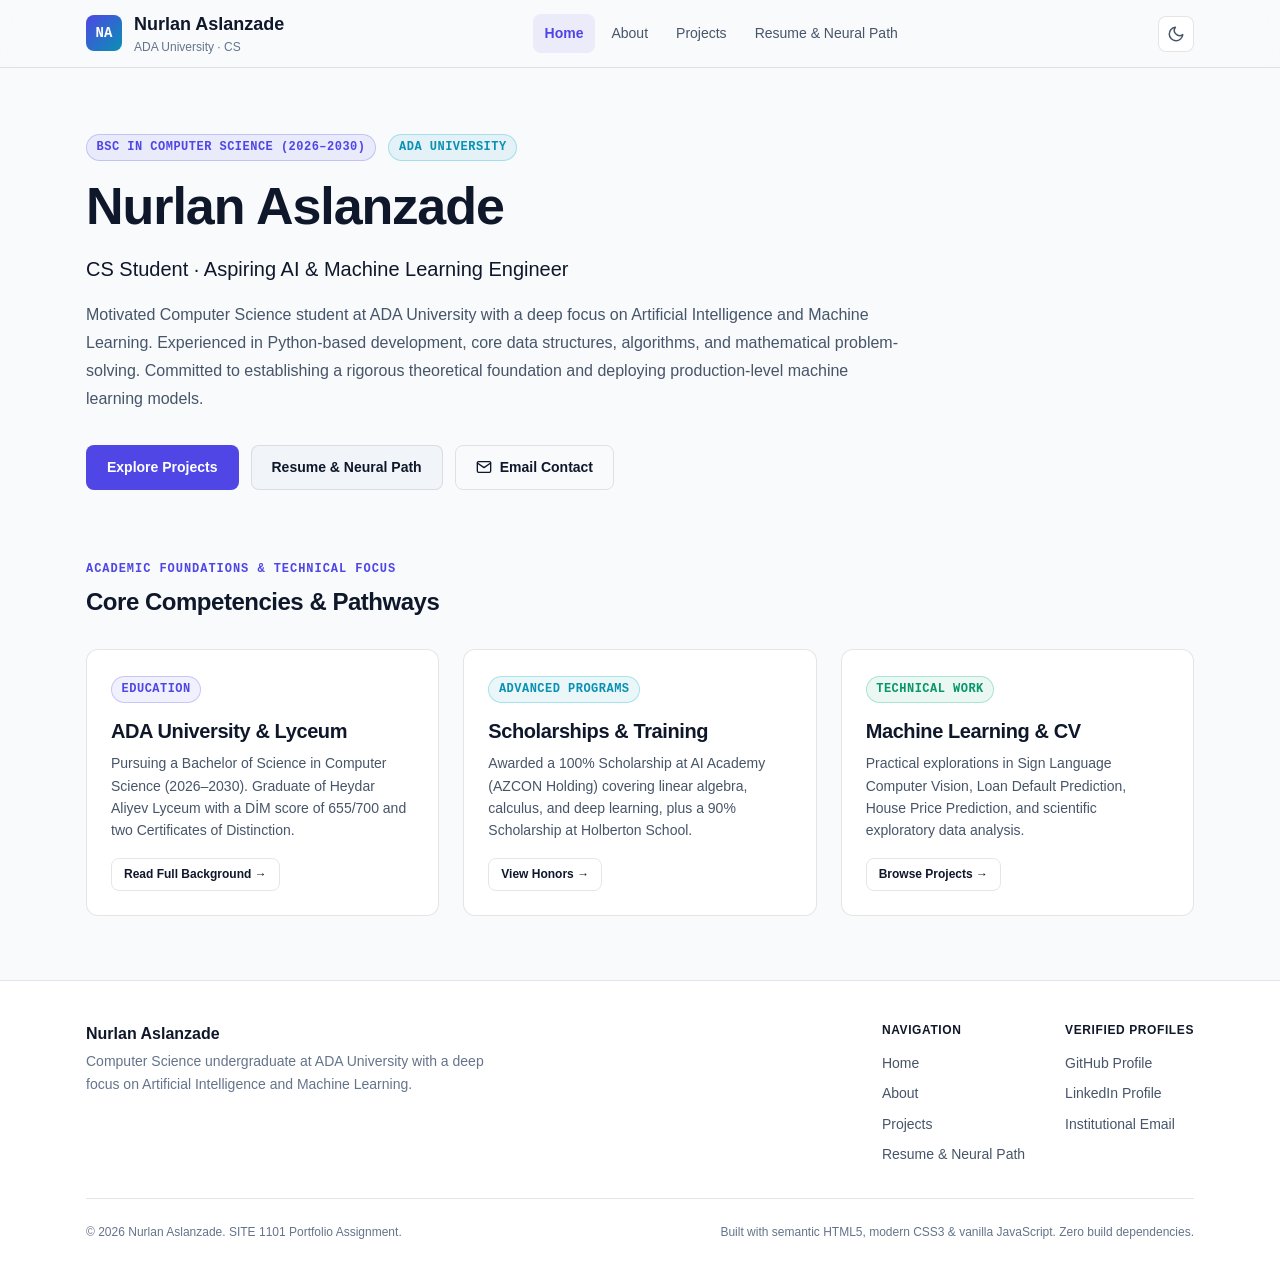
==== index.html @ 22815654 "feat(milestone-1): scaffold project architecture, design tokens, data modules, and accessible resume" ====
<!DOCTYPE html>
<html lang="en">
<head>
  <meta charset="UTF-8">
  <meta name="viewport" content="width=device-width, initial-scale=1.0">
  <meta name="description" content="Personal Portfolio of Nurlan Aslanzade - Computer Science Student at ADA University, aspiring AI & Machine Learning Engineer.">
  <title>Nurlan Aslanzade | CS & Machine Learning</title>

  <!-- Core Stylesheets -->
  <link rel="stylesheet" href="./assets/css/variables.css">
  <link rel="stylesheet" href="./assets/css/reset.css">
  <link rel="stylesheet" href="./assets/css/global.css">
  <link rel="stylesheet" href="./assets/css/components.css">
  <link rel="stylesheet" href="./assets/css/responsive.css">
</head>
<body>
  <a href="#main-content" class="skip-link">Skip to main content</a>

  <!-- Global Header -->
  <header class="site-header">
    <div class="container header-inner">
      <a href="./index.html" class="brand-link" aria-label="Nurlan Aslanzade Home">
        <span class="brand-monogram" aria-hidden="true">NA</span>
        <div class="brand-meta">
          <span>Nurlan Aslanzade</span>
          <span class="brand-title">ADA University · CS</span>
        </div>
      </a>

      <nav id="site-nav" class="site-nav" aria-label="Primary navigation">
        <ul class="nav-list">
          <li><a href="./index.html" class="nav-link">Home</a></li>
          <li><a href="./about.html" class="nav-link">About</a></li>
          <li><a href="./projects.html" class="nav-link">Projects</a></li>
          <li><a href="./resume-game.html" class="nav-link">Resume & Neural Path</a></li>
        </ul>
      </nav>

      <div class="header-actions">
        <button id="theme-toggle" class="icon-btn" aria-label="Switch to light theme" title="Switch theme">
          <svg width="18" height="18" viewBox="0 0 24 24" fill="none" stroke="currentColor" stroke-width="2" stroke-linecap="round" stroke-linejoin="round" aria-hidden="true"><circle cx="12" cy="12" r="5"></circle><line x1="12" y1="1" x2="12" y2="3"></line><line x1="12" y1="21" x2="12" y2="23"></line><line x1="4.22" y1="4.22" x2="5.64" y2="5.64"></line><line x1="18.36" y1="18.36" x2="19.78" y2="19.78"></line><line x1="1" y1="12" x2="3" y2="12"></line><line x1="21" y1="12" x2="23" y2="12"></line><line x1="4.22" y1="19.78" x2="5.64" y2="18.36"></line><line x1="18.36" y1="5.64" x2="19.78" y2="4.22"></line></svg>
        </button>
        <button id="nav-toggle" class="icon-btn nav-toggle" aria-expanded="false" aria-controls="site-nav" aria-label="Toggle navigation menu">
          <svg width="20" height="20" viewBox="0 0 24 24" fill="none" stroke="currentColor" stroke-width="2" stroke-linecap="round" stroke-linejoin="round" aria-hidden="true"><line x1="3" y1="12" x2="21" y2="12"></line><line x1="3" y1="6" x2="21" y2="6"></line><line x1="3" y1="18" x2="21" y2="18"></line></svg>
        </button>
      </div>
    </div>
  </header>

  <!-- Main Content -->
  <main id="main-content" class="page-main">
    <div class="container">
      
      <!-- Hero Section -->
      <section class="section-header" style="max-width: 820px; padding: var(--space-8) 0 var(--space-4);">
        <div style="margin-bottom: var(--space-4);">
          <span class="badge badge-accent">BSc in Computer Science (2026–2030)</span>
          <span class="badge badge-cyan" style="margin-left: var(--space-2);">ADA University</span>
        </div>
        <h1 style="font-size: var(--font-size-hero); margin-bottom: var(--space-4); line-height: 1.15;">
          Nurlan Aslanzade
        </h1>
        <p style="font-size: var(--font-size-xl); color: var(--color-text-primary); font-weight: 500; margin-bottom: var(--space-4);">
          CS Student · Aspiring AI & Machine Learning Engineer
        </p>
        <p style="font-size: var(--font-size-base); line-height: var(--line-height-relaxed); margin-bottom: var(--space-8);">
          Motivated Computer Science student at ADA University with a deep focus on Artificial Intelligence and Machine Learning. Experienced in Python-based development, core data structures, algorithms, and mathematical problem-solving. Committed to establishing a rigorous theoretical foundation and deploying production-level machine learning models.
        </p>
        <div style="display: flex; flex-wrap: wrap; gap: var(--space-3);">
          <a href="./projects.html" class="btn btn-primary">Explore Projects</a>
          <a href="./resume-game.html" class="btn btn-secondary">Resume & Neural Path</a>
          <a href="mailto:naslanzada27244@ada.edu.az" class="btn btn-outline">
            <svg width="16" height="16" viewBox="0 0 24 24" fill="none" stroke="currentColor" stroke-width="2" stroke-linecap="round" stroke-linejoin="round" aria-hidden="true"><path d="M4 4h16c1.1 0 2 .9 2 2v12c0 1.1-.9 2-2 2H4c-1.1 0-2-.9-2-2V6c0-1.1.9-2 2-2z"></path><polyline points="22,6 12,13 2,6"></polyline></svg>
            Email Contact
          </a>
        </div>
      </section>

      <!-- Key Pillars Overview -->
      <section style="margin-top: var(--space-12);">
        <div class="section-header">
          <span class="section-tag">Academic Foundations & Technical Focus</span>
          <h2 class="section-title">Core Competencies & Pathways</h2>
        </div>

        <div style="display: grid; grid-template-columns: repeat(auto-fit, minmax(300px, 1fr)); gap: var(--space-6);">
          
          <div class="card">
            <span class="badge badge-accent" style="margin-bottom: var(--space-4);">Education</span>
            <h3 style="margin-bottom: var(--space-2);">ADA University & Lyceum</h3>
            <p style="font-size: var(--font-size-sm); margin-bottom: var(--space-4);">
              Pursuing a Bachelor of Science in Computer Science (2026–2030). Graduate of Heydar Aliyev Lyceum with a DİM score of 655/700 and two Certificates of Distinction.
            </p>
            <a href="./about.html" class="btn btn-outline btn-sm">Read Full Background &rarr;</a>
          </div>

          <div class="card">
            <span class="badge badge-cyan" style="margin-bottom: var(--space-4);">Advanced Programs</span>
            <h3 style="margin-bottom: var(--space-2);">Scholarships & Training</h3>
            <p style="font-size: var(--font-size-sm); margin-bottom: var(--space-4);">
              Awarded a 100% Scholarship at AI Academy (AZCON Holding) covering linear algebra, calculus, and deep learning, plus a 90% Scholarship at Holberton School.
            </p>
            <a href="./about.html#honors" class="btn btn-outline btn-sm">View Honors &rarr;</a>
          </div>

          <div class="card">
            <span class="badge badge-success" style="margin-bottom: var(--space-4);">Technical Work</span>
            <h3 style="margin-bottom: var(--space-2);">Machine Learning & CV</h3>
            <p style="font-size: var(--font-size-sm); margin-bottom: var(--space-4);">
              Practical explorations in Sign Language Computer Vision, Loan Default Prediction, House Price Prediction, and scientific exploratory data analysis.
            </p>
            <a href="./projects.html" class="btn btn-outline btn-sm">Browse Projects &rarr;</a>
          </div>

        </div>
      </section>

    </div>
  </main>

  <!-- Global Footer -->
  <footer class="site-footer">
    <div class="container footer-inner">
      <div class="footer-top">
        <div class="footer-info">
          <div class="footer-author">Nurlan Aslanzade</div>
          <p class="footer-desc">
            Computer Science undergraduate at ADA University with a deep focus on Artificial Intelligence and Machine Learning.
          </p>
        </div>

        <div class="footer-links-group">
          <div>
            <div class="footer-heading">Navigation</div>
            <ul class="footer-links-list">
              <li><a href="./index.html" class="footer-link">Home</a></li>
              <li><a href="./about.html" class="footer-link">About</a></li>
              <li><a href="./projects.html" class="footer-link">Projects</a></li>
              <li><a href="./resume-game.html" class="footer-link">Resume & Neural Path</a></li>
            </ul>
          </div>

          <div>
            <div class="footer-heading">Verified Profiles</div>
            <ul class="footer-links-list">
              <li><a href="https://github.com/NurlanAslnzade" target="_blank" rel="noopener noreferrer" class="footer-link">GitHub Profile</a></li>
              <li><a href="https://linkedin.com/in/nurlanaslanzada/" target="_blank" rel="noopener noreferrer" class="footer-link">LinkedIn Profile</a></li>
              <li><a href="mailto:naslanzada27244@ada.edu.az" class="footer-link">Institutional Email</a></li>
            </ul>
          </div>
        </div>
      </div>

      <div class="footer-bottom">
        <div>
          &copy; <span id="current-year"></span> Nurlan Aslanzade. SITE 1101 Portfolio Assignment.
        </div>
        <div>
          Built with semantic HTML5, modern CSS3 &amp; vanilla JavaScript. Zero build dependencies.
        </div>
      </div>
    </div>
  </footer>

  <!-- Core Scripts -->
  <script type="module" src="./assets/js/main.js"></script>
</body>
</html>
---- assets/css/variables.css ----
/**
 * variables.css - Design Tokens & Theme Variables
 * Personal Portfolio - Nurlan Aslanzade (SITE 1101)
 */

:root {
  /* Color Palette - Dark Theme (Default) */
  --color-bg: #0B0F19;
  --color-surface: #111827;
  --color-surface-elevated: #1F2937;
  --color-surface-hover: #283347;
  --color-border: rgba(255, 255, 255, 0.08);
  --color-border-hover: rgba(255, 255, 255, 0.2);

  --color-text-primary: #F9FAFB;
  --color-text-secondary: #9CA3AF;
  --color-text-muted: #6B7280;

  --color-accent: #6366F1;
  --color-accent-hover: #4F46E5;
  --color-accent-subtle: rgba(99, 102, 241, 0.12);
  --color-accent-glow: rgba(99, 102, 241, 0.25);

  --color-cyan: #06B6D4;
  --color-cyan-subtle: rgba(6, 182, 212, 0.12);

  --color-success: #10B981;
  --color-success-subtle: rgba(16, 185, 129, 0.12);

  --color-warning: #F59E0B;
  --color-warning-subtle: rgba(245, 158, 11, 0.12);

  /* Typography System */
  --font-sans: -apple-system, BlinkMacSystemFont, "Segoe UI", Roboto, "Helvetica Neue", Arial, sans-serif;
  --font-mono: ui-monospace, SFMono-Regular, "SF Mono", Menlo, Consolas, "Liberation Mono", monospace;

  --font-size-xs: 0.75rem;    /* 12px */
  --font-size-sm: 0.875rem;   /* 14px */
  --font-size-base: 1rem;     /* 16px */
  --font-size-lg: 1.125rem;   /* 18px */
  --font-size-xl: 1.25rem;    /* 20px */
  --font-size-2xl: 1.5rem;    /* 24px */
  --font-size-3xl: 1.875rem;  /* 30px */
  --font-size-hero: clamp(2rem, 4vw + 1rem, 3.25rem);

  --line-height-tight: 1.25;
  --line-height-normal: 1.6;
  --line-height-relaxed: 1.75;

  /* Spacing Scale */
  --space-1: 0.25rem;
  --space-2: 0.5rem;
  --space-3: 0.75rem;
  --space-4: 1rem;
  --space-5: 1.25rem;
  --space-6: 1.5rem;
  --space-8: 2rem;
  --space-10: 2.5rem;
  --space-12: 3rem;
  --space-16: 4rem;

  /* Layout Boundaries */
  --container-max-width: 1140px;
  --container-narrow-width: 800px;
  --header-height: 4.25rem;

  /* Borders & Radius */
  --radius-sm: 4px;
  --radius-md: 8px;
  --radius-lg: 12px;
  --radius-full: 9999px;

  /* Shadows & Elevations */
  --shadow-sm: 0 1px 2px 0 rgba(0, 0, 0, 0.3);
  --shadow-md: 0 4px 6px -1px rgba(0, 0, 0, 0.4), 0 2px 4px -2px rgba(0, 0, 0, 0.3);
  --shadow-lg: 0 10px 15px -3px rgba(0, 0, 0, 0.5), 0 4px 6px -4px rgba(0, 0, 0, 0.4);

  /* Transitions */
  --transition-fast: 150ms ease;
  --transition-normal: 250ms ease;

  /* Accessibility Focus Ring */
  --focus-ring: 2px solid var(--color-accent);
  --focus-ring-offset: 2px;
}

/* Light Theme Override */
[data-theme="light"] {
  --color-bg: #F8FAFC;
  --color-surface: #FFFFFF;
  --color-surface-elevated: #F1F5F9;
  --color-surface-hover: #E2E8F0;
  --color-border: rgba(0, 0, 0, 0.1);
  --color-border-hover: rgba(0, 0, 0, 0.2);

  --color-text-primary: #0F172A;
  --color-text-secondary: #475569;
  --color-text-muted: #64748B;

  --color-accent: #4F46E5;
  --color-accent-hover: #4338CA;
  --color-accent-subtle: rgba(79, 70, 229, 0.08);
  --color-accent-glow: rgba(79, 70, 229, 0.15);

  --color-cyan: #0891B2;
  --color-cyan-subtle: rgba(8, 145, 178, 0.08);

  --color-success: #059669;
  --color-success-subtle: rgba(5, 150, 105, 0.08);

  --color-warning: #D97706;
  --color-warning-subtle: rgba(217, 119, 6, 0.08);

  --shadow-sm: 0 1px 2px 0 rgba(0, 0, 0, 0.05);
  --shadow-md: 0 4px 6px -1px rgba(0, 0, 0, 0.08), 0 2px 4px -2px rgba(0, 0, 0, 0.04);
  --shadow-lg: 0 10px 15px -3px rgba(0, 0, 0, 0.1), 0 4px 6px -4px rgba(0, 0, 0, 0.05);
}
---- assets/css/global.css ----
/**
 * global.css - Layout Shell, Typography, Header, Footer & Global Styles
 */

/* Skip Link for Accessibility */
.skip-link {
  position: absolute;
  top: -100px;
  left: var(--space-4);
  background: var(--color-accent);
  color: #FFFFFF;
  padding: var(--space-2) var(--space-4);
  border-radius: var(--radius-md);
  font-weight: 600;
  z-index: 1000;
  transition: top var(--transition-fast);
}

.skip-link:focus {
  top: var(--space-4);
}

/* Base Typography */
h1, h2, h3, h4, h5, h6 {
  color: var(--color-text-primary);
  line-height: var(--line-height-tight);
  font-weight: 700;
  letter-spacing: -0.02em;
}

h1 { font-size: var(--font-size-3xl); }
h2 { font-size: var(--font-size-2xl); }
h3 { font-size: var(--font-size-xl); }
h4 { font-size: var(--font-size-lg); }

p {
  color: var(--color-text-secondary);
  line-height: var(--line-height-normal);
}

code, pre {
  font-family: var(--font-mono);
}

/* Layout Containers */
.container {
  width: 100%;
  max-width: var(--container-max-width);
  margin-left: auto;
  margin-right: auto;
  padding-left: var(--space-4);
  padding-right: var(--space-4);
}

.container-narrow {
  max-width: var(--container-narrow-width);
}

.page-main {
  min-height: calc(100vh - var(--header-height) - 180px);
  padding-top: var(--space-8);
  padding-bottom: var(--space-16);
}

/* Global Site Header */
.site-header {
  position: sticky;
  top: 0;
  height: var(--header-height);
  background-color: rgba(11, 15, 25, 0.85);
  backdrop-filter: blur(12px);
  -webkit-backdrop-filter: blur(12px);
  border-bottom: 1px solid var(--color-border);
  z-index: 100;
  transition: background-color var(--transition-normal), border-color var(--transition-normal);
}

[data-theme="light"] .site-header {
  background-color: rgba(248, 250, 252, 0.85);
}

.header-inner {
  display: flex;
  align-items: center;
  justify-content: space-between;
  height: 100%;
}

.brand-link {
  display: flex;
  align-items: center;
  gap: var(--space-3);
  font-weight: 700;
  font-size: var(--font-size-lg);
  color: var(--color-text-primary);
}

.brand-monogram {
  display: inline-flex;
  align-items: center;
  justify-content: center;
  width: 2.25rem;
  height: 2.25rem;
  border-radius: var(--radius-md);
  background: linear-gradient(135deg, var(--color-accent), var(--color-cyan));
  color: #FFFFFF;
  font-weight: 800;
  font-size: var(--font-size-sm);
  font-family: var(--font-mono);
}

.brand-meta {
  display: flex;
  flex-direction: column;
}

.brand-title {
  font-size: var(--font-size-xs);
  color: var(--color-text-muted);
  font-weight: 500;
}

/* Navigation Links */
.site-nav {
  display: flex;
  align-items: center;
}

.nav-list {
  display: flex;
  align-items: center;
  gap: var(--space-1);
}

.nav-link {
  display: inline-flex;
  align-items: center;
  padding: var(--space-2) var(--space-3);
  border-radius: var(--radius-md);
  font-size: var(--font-size-sm);
  font-weight: 500;
  color: var(--color-text-secondary);
  transition: color var(--transition-fast), background-color var(--transition-fast);
}

.nav-link:hover {
  color: var(--color-text-primary);
  background-color: var(--color-surface-hover);
}

.nav-link[aria-current="page"] {
  color: var(--color-accent);
  background-color: var(--color-accent-subtle);
  font-weight: 600;
}

/* Header Utilities */
.header-actions {
  display: flex;
  align-items: center;
  gap: var(--space-2);
}

.icon-btn {
  display: inline-flex;
  align-items: center;
  justify-content: center;
  width: 2.25rem;
  height: 2.25rem;
  border-radius: var(--radius-md);
  border: 1px solid var(--color-border);
  color: var(--color-text-secondary);
  background-color: var(--color-surface);
  transition: background-color var(--transition-fast), border-color var(--transition-fast), color var(--transition-fast);
}

.icon-btn:hover {
  background-color: var(--color-surface-hover);
  color: var(--color-text-primary);
  border-color: var(--color-border-hover);
}

.nav-toggle {
  display: none; /* Visible only on mobile */
}

/* Global Footer */
.site-footer {
  border-top: 1px solid var(--color-border);
  background-color: var(--color-surface);
  padding: var(--space-10) 0 var(--space-6);
  font-size: var(--font-size-sm);
  color: var(--color-text-secondary);
}

.footer-inner {
  display: flex;
  flex-direction: column;
  gap: var(--space-8);
}

.footer-top {
  display: flex;
  justify-content: space-between;
  align-items: flex-start;
  flex-wrap: wrap;
  gap: var(--space-6);
}

.footer-info {
  max-width: 420px;
}

.footer-author {
  font-size: var(--font-size-base);
  font-weight: 600;
  color: var(--color-text-primary);
  margin-bottom: var(--space-1);
}

.footer-desc {
  font-size: var(--font-size-sm);
  color: var(--color-text-muted);
  line-height: var(--line-height-normal);
}

.footer-links-group {
  display: flex;
  gap: var(--space-10);
  flex-wrap: wrap;
}

.footer-heading {
  font-size: var(--font-size-xs);
  text-transform: uppercase;
  letter-spacing: 0.05em;
  color: var(--color-text-primary);
  margin-bottom: var(--space-3);
  font-weight: 600;
}

.footer-links-list {
  display: flex;
  flex-direction: column;
  gap: var(--space-2);
}

.footer-link {
  color: var(--color-text-secondary);
  transition: color var(--transition-fast);
}

.footer-link:hover {
  color: var(--color-accent);
}

.footer-bottom {
  display: flex;
  justify-content: space-between;
  align-items: center;
  flex-wrap: wrap;
  gap: var(--space-4);
  padding-top: var(--space-6);
  border-top: 1px solid var(--color-border);
  font-size: var(--font-size-xs);
  color: var(--color-text-muted);
}
---- assets/css/components.css ----
/**
 * components.css - Reusable UI Components
 */

/* Buttons */
.btn {
  display: inline-flex;
  align-items: center;
  justify-content: center;
  gap: var(--space-2);
  padding: 0.625rem 1.25rem;
  font-size: var(--font-size-sm);
  font-weight: 600;
  border-radius: var(--radius-md);
  border: 1px solid transparent;
  transition: all var(--transition-fast);
  text-decoration: none;
  cursor: pointer;
  white-space: nowrap;
}

.btn-primary {
  background-color: var(--color-accent);
  color: #FFFFFF;
}

.btn-primary:hover {
  background-color: var(--color-accent-hover);
  box-shadow: 0 0 16px var(--color-accent-glow);
}

.btn-secondary {
  background-color: var(--color-surface-elevated);
  border-color: var(--color-border);
  color: var(--color-text-primary);
}

.btn-secondary:hover {
  background-color: var(--color-surface-hover);
  border-color: var(--color-border-hover);
}

.btn-outline {
  background-color: transparent;
  border-color: var(--color-border);
  color: var(--color-text-primary);
}

.btn-outline:hover {
  border-color: var(--color-accent);
  color: var(--color-accent);
  background-color: var(--color-accent-subtle);
}

.btn-sm {
  padding: 0.375rem 0.75rem;
  font-size: var(--font-size-xs);
}

/* Badges & Pills */
.badge {
  display: inline-flex;
  align-items: center;
  gap: var(--space-1);
  padding: 0.2rem 0.6rem;
  border-radius: var(--radius-full);
  font-size: var(--font-size-xs);
  font-weight: 600;
  font-family: var(--font-mono);
  text-transform: uppercase;
  letter-spacing: 0.04em;
  background-color: var(--color-surface-elevated);
  color: var(--color-text-secondary);
  border: 1px solid var(--color-border);
}

.badge-accent {
  background-color: var(--color-accent-subtle);
  color: var(--color-accent);
  border-color: rgba(99, 102, 241, 0.3);
}

.badge-cyan {
  background-color: var(--color-cyan-subtle);
  color: var(--color-cyan);
  border-color: rgba(6, 182, 212, 0.3);
}

.badge-success {
  background-color: var(--color-success-subtle);
  color: var(--color-success);
  border-color: rgba(16, 185, 129, 0.3);
}

.badge-warning {
  background-color: var(--color-warning-subtle);
  color: var(--color-warning);
  border-color: rgba(245, 158, 11, 0.3);
}

/* Cards */
.card {
  background-color: var(--color-surface);
  border: 1px solid var(--color-border);
  border-radius: var(--radius-lg);
  padding: var(--space-6);
  transition: transform var(--transition-fast), border-color var(--transition-fast), box-shadow var(--transition-fast);
}

.card:hover {
  border-color: var(--color-border-hover);
  box-shadow: var(--shadow-md);
}

/* Section Header Structure */
.section-header {
  margin-bottom: var(--space-8);
}

.section-tag {
  display: inline-block;
  font-size: var(--font-size-xs);
  font-family: var(--font-mono);
  font-weight: 600;
  text-transform: uppercase;
  letter-spacing: 0.08em;
  color: var(--color-accent);
  margin-bottom: var(--space-2);
}

.section-title {
  font-size: var(--font-size-2xl);
  margin-bottom: var(--space-2);
}

.section-desc {
  font-size: var(--font-size-base);
  color: var(--color-text-secondary);
  max-width: 680px;
}

/* Information / Notice Box */
.notice-box {
  background-color: var(--color-surface-elevated);
  border-left: 3px solid var(--color-accent);
  padding: var(--space-4) var(--space-5);
  border-radius: 0 var(--radius-md) var(--radius-md) 0;
  margin-bottom: var(--space-6);
  font-size: var(--font-size-sm);
  color: var(--color-text-secondary);
}

.notice-box strong {
  color: var(--color-text-primary);
}

/* Tag Lists */
.tag-list {
  display: flex;
  flex-wrap: wrap;
  gap: var(--space-2);
}

.tech-tag {
  display: inline-flex;
  align-items: center;
  padding: 0.15rem 0.5rem;
  border-radius: var(--radius-sm);
  background-color: var(--color-surface-elevated);
  color: var(--color-text-muted);
  font-size: var(--font-size-xs);
  font-family: var(--font-mono);
  border: 1px solid var(--color-border);
}
---- assets/css/responsive.css ----
/**
 * responsive.css - Responsive Breakpoints & Mobile Drawer Styles
 */

/* Responsive Media Queries */

/* Tablet & Mobile (< 768px) */
@media (max-width: 768px) {
  :root {
    --header-height: 3.75rem;
  }

  .nav-toggle {
    display: inline-flex;
    align-items: center;
    justify-content: center;
  }

  /* Mobile Drawer */
  .site-nav {
    position: fixed;
    top: var(--header-height);
    left: 0;
    right: 0;
    bottom: 0;
    background-color: var(--color-bg);
    padding: var(--space-6) var(--space-4);
    display: flex;
    flex-direction: column;
    justify-content: flex-start;
    border-top: 1px solid var(--color-border);
    transform: translateY(-120%);
    opacity: 0;
    pointer-events: none;
    transition: transform var(--transition-normal), opacity var(--transition-normal);
    z-index: 99;
  }

  .site-nav.is-open {
    transform: translateY(0);
    opacity: 1;
    pointer-events: auto;
  }

  .nav-list {
    flex-direction: column;
    align-items: stretch;
    width: 100%;
    gap: var(--space-2);
  }

  .nav-link {
    padding: var(--space-3) var(--space-4);
    font-size: var(--font-size-base);
    width: 100%;
  }

  .footer-top {
    flex-direction: column;
  }

  .footer-links-group {
    width: 100%;
    justify-content: space-between;
  }

  .footer-bottom {
    flex-direction: column;
    align-items: flex-start;
  }
}

/* Reduced Motion Preference (Accessibility) */
@media (prefers-reduced-motion: reduce) {
  *,
  *::before,
  *::after {
    animation-duration: 0.01ms !important;
    animation-iteration-count: 1 !important;
    transition-duration: 0.01ms !important;
    scroll-behavior: auto !important;
  }
}
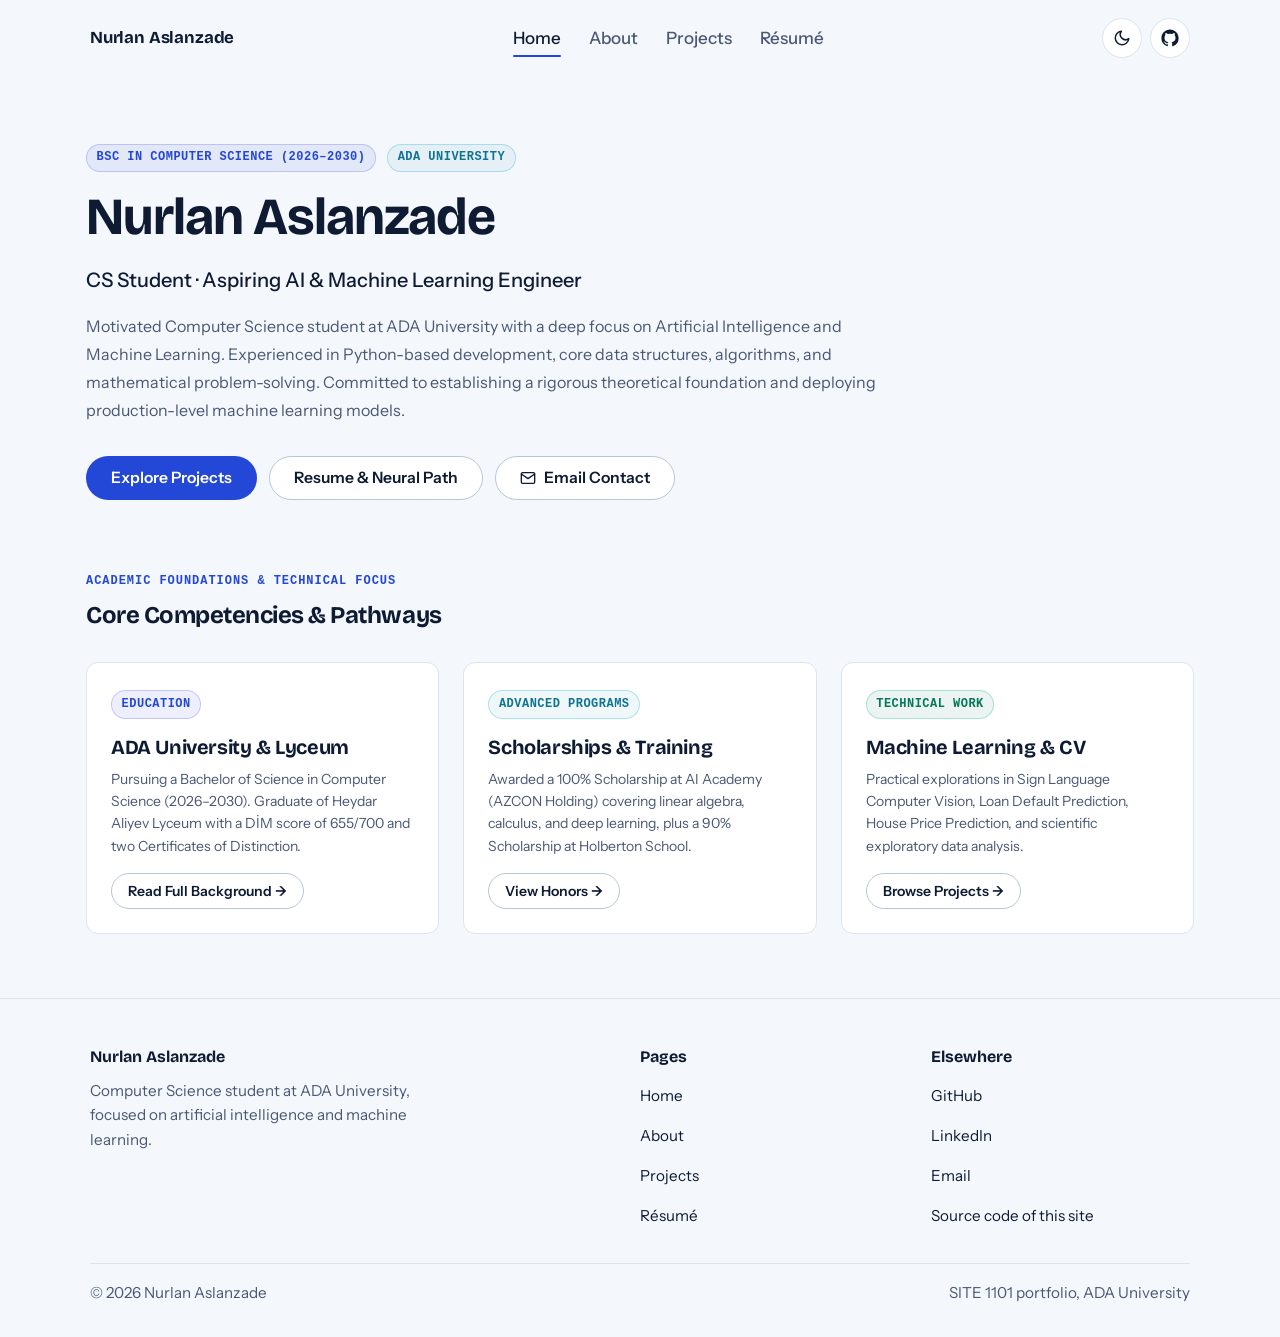
==== commit 9f7ba52f: "feat(design): Contour shared foundation — tokens, header, footer, motion system, favicon (M3) Co-Aut" ====
--- a/index.html
+++ b/index.html
@@ -6,42 +6,46 @@
   <meta name="description" content="Personal Portfolio of Nurlan Aslanzade - Computer Science Student at ADA University, aspiring AI & Machine Learning Engineer.">
   <title>Nurlan Aslanzade | CS & Machine Learning</title>
 
+  <!-- Theme before first paint (no flash), JS flag, page-transition flag -->
+  <script>(function(){var r=document.documentElement,s=null;try{s=localStorage.getItem("portfolio_theme_preference")}catch(e){}r.setAttribute("data-theme",s==="dark"?"dark":"light");r.classList.add("js");try{if(sessionStorage.getItem("contour-hero-seen"))r.classList.add("hero-seen")}catch(e){}addEventListener("pagereveal",function(e){var t=e.viewTransition;r.dataset.vt=t?"on":"off";if(t)t.ready.catch(function(){r.dataset.vt="skipped"})})})();</script>
+  <!-- Page-transition opt-in must be inline: external CSS can arrive too late on uncached loads -->
+  <style>@media (prefers-reduced-motion: no-preference) { @view-transition { navigation: auto; } }</style>
+  <link rel="icon" href="./assets/images/favicon.svg" type="image/svg+xml">
+
+  <!-- Fonts: Bricolage Grotesque (headings), Instrument Sans (body) -->
+  <link rel="preconnect" href="https://fonts.googleapis.com">
+  <link rel="preconnect" href="https://fonts.gstatic.com" crossorigin>
+  <link href="https://fonts.googleapis.com/css2?family=Bricolage+Grotesque:opsz,wght@12..96,500..800&family=Instrument+Sans:ital,wght@0,400..700;1,400&display=swap" rel="stylesheet">
+
   <!-- Core Stylesheets -->
   <link rel="stylesheet" href="./assets/css/variables.css">
   <link rel="stylesheet" href="./assets/css/reset.css">
   <link rel="stylesheet" href="./assets/css/global.css">
   <link rel="stylesheet" href="./assets/css/components.css">
   <link rel="stylesheet" href="./assets/css/responsive.css">
+  <link rel="stylesheet" href="./assets/css/motion.css">
+  <script src="./assets/js/core/contour.js" defer></script>
 </head>
 <body>
   <a href="#main-content" class="skip-link">Skip to main content</a>
 
   <!-- Global Header -->
   <header class="site-header">
-    <div class="container header-inner">
-      <a href="./index.html" class="brand-link" aria-label="Nurlan Aslanzade Home">
-        <span class="brand-monogram" aria-hidden="true">NA</span>
-        <div class="brand-meta">
-          <span>Nurlan Aslanzade</span>
-          <span class="brand-title">ADA University · CS</span>
-        </div>
-      </a>
-
-      <nav id="site-nav" class="site-nav" aria-label="Primary navigation">
+    <div class="wrap">
+      <a class="brand" href="./index.html">Nurlan Aslanzade</a>
+      <nav id="site-nav" class="site-nav" aria-label="Main">
         <ul class="nav-list">
-          <li><a href="./index.html" class="nav-link">Home</a></li>
+          <li><a href="./index.html" class="nav-link" aria-current="page">Home</a></li>
           <li><a href="./about.html" class="nav-link">About</a></li>
           <li><a href="./projects.html" class="nav-link">Projects</a></li>
-          <li><a href="./resume-game.html" class="nav-link">Resume & Neural Path</a></li>
+          <li><a href="./resume-game.html" class="nav-link">Résumé</a></li>
         </ul>
       </nav>
-
-      <div class="header-actions">
-        <button id="theme-toggle" class="icon-btn" aria-label="Switch to light theme" title="Switch theme">
-          <svg width="18" height="18" viewBox="0 0 24 24" fill="none" stroke="currentColor" stroke-width="2" stroke-linecap="round" stroke-linejoin="round" aria-hidden="true"><circle cx="12" cy="12" r="5"></circle><line x1="12" y1="1" x2="12" y2="3"></line><line x1="12" y1="21" x2="12" y2="23"></line><line x1="4.22" y1="4.22" x2="5.64" y2="5.64"></line><line x1="18.36" y1="18.36" x2="19.78" y2="19.78"></line><line x1="1" y1="12" x2="3" y2="12"></line><line x1="21" y1="12" x2="23" y2="12"></line><line x1="4.22" y1="19.78" x2="5.64" y2="18.36"></line><line x1="18.36" y1="5.64" x2="19.78" y2="4.22"></line></svg>
-        </button>
-        <button id="nav-toggle" class="icon-btn nav-toggle" aria-expanded="false" aria-controls="site-nav" aria-label="Toggle navigation menu">
-          <svg width="20" height="20" viewBox="0 0 24 24" fill="none" stroke="currentColor" stroke-width="2" stroke-linecap="round" stroke-linejoin="round" aria-hidden="true"><line x1="3" y1="12" x2="21" y2="12"></line><line x1="3" y1="6" x2="21" y2="6"></line><line x1="3" y1="18" x2="21" y2="18"></line></svg>
+      <div class="tools">
+        <button id="theme-toggle" class="icon-btn" type="button" aria-label="Switch to dark theme"><svg viewBox="0 0 24 24" fill="none" stroke="currentColor" stroke-width="2" stroke-linecap="round" stroke-linejoin="round" aria-hidden="true"><path d="M21 12.8A9 9 0 1 1 11.2 3a7 7 0 0 0 9.8 9.8z"/></svg></button>
+        <a class="icon-btn" href="https://github.com/NurlanAslnzade/personal-portfolio" target="_blank" rel="noopener noreferrer" aria-label="Source code on GitHub (opens in a new tab)"><svg viewBox="0 0 24 24" fill="currentColor" aria-hidden="true"><path d="M12 .5C5.65.5.5 5.65.5 12a11.5 11.5 0 0 0 7.86 10.92c.58.1.79-.25.79-.56v-2c-3.2.7-3.87-1.37-3.87-1.37-.52-1.33-1.28-1.68-1.28-1.68-1.04-.71.08-.7.08-.7 1.15.08 1.76 1.18 1.76 1.18 1.03 1.76 2.69 1.25 3.35.96.1-.75.4-1.25.73-1.54-2.55-.29-5.24-1.28-5.24-5.68 0-1.25.45-2.28 1.18-3.08-.12-.29-.51-1.46.11-3.04 0 0 .97-.31 3.17 1.18a11 11 0 0 1 5.77 0c2.2-1.49 3.17-1.18 3.17-1.18.63 1.58.23 2.75.11 3.04.74.8 1.18 1.83 1.18 3.08 0 4.41-2.69 5.38-5.25 5.67.41.36.78 1.06.78 2.14v3.17c0 .31.21.67.8.56A11.5 11.5 0 0 0 23.5 12C23.5 5.65 18.35.5 12 .5Z"/></svg></a>
+        <button id="nav-toggle" class="icon-btn menu-btn" type="button" aria-expanded="false" aria-controls="site-nav" aria-label="Open menu">
+          <svg viewBox="0 0 24 24" fill="none" stroke="currentColor" stroke-width="2" stroke-linecap="round" aria-hidden="true"><path class="m1" d="M4 7h16"/><path class="m2" d="M4 12h16"/><path class="m3" d="M4 17h16"/></svg>
         </button>
       </div>
     </div>
@@ -120,44 +124,34 @@
 
   <!-- Global Footer -->
   <footer class="site-footer">
-    <div class="container footer-inner">
-      <div class="footer-top">
-        <div class="footer-info">
-          <div class="footer-author">Nurlan Aslanzade</div>
-          <p class="footer-desc">
-            Computer Science undergraduate at ADA University with a deep focus on Artificial Intelligence and Machine Learning.
-          </p>
+    <div class="wrap">
+      <div class="footer-grid">
+        <div>
+          <h2>Nurlan Aslanzade</h2>
+          <p>Computer Science student at ADA University, focused on artificial intelligence and machine learning.</p>
         </div>
-
-        <div class="footer-links-group">
-          <div>
-            <div class="footer-heading">Navigation</div>
-            <ul class="footer-links-list">
-              <li><a href="./index.html" class="footer-link">Home</a></li>
-              <li><a href="./about.html" class="footer-link">About</a></li>
-              <li><a href="./projects.html" class="footer-link">Projects</a></li>
-              <li><a href="./resume-game.html" class="footer-link">Resume & Neural Path</a></li>
-            </ul>
-          </div>
-
-          <div>
-            <div class="footer-heading">Verified Profiles</div>
-            <ul class="footer-links-list">
-              <li><a href="https://github.com/NurlanAslnzade" target="_blank" rel="noopener noreferrer" class="footer-link">GitHub Profile</a></li>
-              <li><a href="https://linkedin.com/in/nurlanaslanzada/" target="_blank" rel="noopener noreferrer" class="footer-link">LinkedIn Profile</a></li>
-              <li><a href="mailto:naslanzada27244@ada.edu.az" class="footer-link">Institutional Email</a></li>
-            </ul>
-          </div>
+        <div>
+          <h2>Pages</h2>
+          <ul>
+            <li><a href="./index.html">Home</a></li>
+            <li><a href="./about.html">About</a></li>
+            <li><a href="./projects.html">Projects</a></li>
+            <li><a href="./resume-game.html">Résumé</a></li>
+          </ul>
+        </div>
+        <div>
+          <h2>Elsewhere</h2>
+          <ul>
+            <li><a href="https://github.com/NurlanAslnzade" target="_blank" rel="noopener noreferrer">GitHub<span class="visually-hidden"> (opens in a new tab)</span></a></li>
+            <li><a href="https://linkedin.com/in/nurlanaslanzada/" target="_blank" rel="noopener noreferrer">LinkedIn<span class="visually-hidden"> (opens in a new tab)</span></a></li>
+            <li><a href="mailto:naslanzada27244@ada.edu.az">Email</a></li>
+            <li><a href="https://github.com/NurlanAslnzade/personal-portfolio" target="_blank" rel="noopener noreferrer">Source code of this site<span class="visually-hidden"> (opens in a new tab)</span></a></li>
+          </ul>
         </div>
       </div>
-
-      <div class="footer-bottom">
-        <div>
-          &copy; <span id="current-year"></span> Nurlan Aslanzade. SITE 1101 Portfolio Assignment.
-        </div>
-        <div>
-          Built with semantic HTML5, modern CSS3 &amp; vanilla JavaScript. Zero build dependencies.
-        </div>
+      <div class="footer-base">
+        <span>&copy; <span id="current-year">2026</span> Nurlan Aslanzade</span>
+        <span>SITE 1101 portfolio, ADA University</span>
       </div>
     </div>
   </footer>
--- a/assets/css/variables.css
+++ b/assets/css/variables.css
@@ -1,53 +1,109 @@
 /**
- * variables.css - Design Tokens & Theme Variables
+ * variables.css - Design Tokens (Contour design system)
  * Personal Portfolio - Nurlan Aslanzade (SITE 1101)
+ *
+ * 1. Contour tokens: the source of truth for new work (M3 onward).
+ * 2. Legacy aliases: the pre-Contour token names, mapped onto Contour values so
+ *    existing page content (and the one token game.css reads, --space-8) keeps
+ *    rendering until each page migrates in M4–M7.
+ *
+ * Light is the default for new visitors (Milestone 1); [data-theme="dark"] overrides.
+ * Contrast (WCAG): ink 15.98:1, muted 6.66:1, accent 6.64:1 on --bg (light);
+ * ink 15.59:1, muted 7.73:1, accent 7.88:1 on --bg (dark).
  */
 
 :root {
-  /* Color Palette - Dark Theme (Default) */
-  --color-bg: #0B0F19;
-  --color-surface: #111827;
-  --color-surface-elevated: #1F2937;
-  --color-surface-hover: #283347;
-  --color-border: rgba(255, 255, 255, 0.08);
-  --color-border-hover: rgba(255, 255, 255, 0.2);
+  /* ---------- 1. Contour: colour (light) ---------- */
+  --bg: #F4F7FB;
+  --surface: #FFFFFF;
+  --ink: #0E1B33;
+  --muted: #4A5873;
+  --rule: #DCE4EF;
+  --rule-strong: #B9C6D8;
+  --contour: #B7C6DD;
+  --accent: #2347D6;
+  --accent-ink: #FFFFFF;
+  --marker: #B8700E;            /* 3.64:1 on --bg; graphics only, never text */
+  --marker-tint: rgba(184, 112, 14, 0.14);
+  --band-bg: #0E1B33;
+  --band-ink: #E6EDF8;
+  --band-muted: #AEBBD1;
+  --band-accent: #8CA6FF;
+  --band-accent-ink: #0A1428;
+  --band-contour: #24395E;
 
-  --color-text-primary: #F9FAFB;
-  --color-text-secondary: #9CA3AF;
-  --color-text-muted: #6B7280;
+  /* ---------- Contour: type ---------- */
+  --display: "Bricolage Grotesque", system-ui, sans-serif;
+  --body: "Instrument Sans", system-ui, sans-serif;
+  --t-small: 0.875rem;
+  --t-body: 1.0625rem;
+  --t-lead: 1.25rem;
+  --t-h2: clamp(1.9rem, 3.2vw, 2.6rem);
+  --t-h1: clamp(2.6rem, 6vw, 4.4rem);
+  --t-hero: clamp(3rem, 8vw, 6rem);
+  --measure: 68ch;
 
-  --color-accent: #6366F1;
-  --color-accent-hover: #4F46E5;
-  --color-accent-subtle: rgba(99, 102, 241, 0.12);
-  --color-accent-glow: rgba(99, 102, 241, 0.25);
+  /* ---------- Contour: spacing (4px base) ---------- */
+  --s-1: 4px; --s-2: 8px; --s-3: 12px; --s-4: 16px; --s-5: 24px;
+  --s-6: 32px; --s-7: 48px; --s-8: 64px; --s-9: 96px; --s-10: 128px;
+  --section: clamp(var(--s-8), 9vw, var(--s-9));
 
-  --color-cyan: #06B6D4;
-  --color-cyan-subtle: rgba(6, 182, 212, 0.12);
+  /* ---------- Contour: layout ---------- */
+  --wrap: 1180px;
+  --gutter: clamp(16px, 4vw, 40px);
+  --radius: 14px;
+  --radius-sm: 8px;
 
-  --color-success: #10B981;
-  --color-success-subtle: rgba(16, 185, 129, 0.12);
+  /* ---------- Contour: motion (one system for every animation) ---------- */
+  --ease-out: cubic-bezier(0.23, 1, 0.32, 1);      /* entering, feedback */
+  --ease-in-out: cubic-bezier(0.77, 0, 0.175, 1);  /* on-screen movement */
+  --press: 140ms;        /* button press */
+  --hover: 180ms;        /* hover, underline in */
+  --exit: 140ms;         /* anything leaving: faster than it arrived */
+  --ui: 220ms;           /* menus, icon swaps */
+  --color: 240ms;        /* theme colour change */
+  --page-out: 160ms;     /* view transition, old page */
+  --page-in: 260ms;      /* view transition, new page */
+  --reveal: 520ms;       /* scroll reveal */
+  --reveal-shift: 12px;
+  --hero: 1500ms;        /* the one long, first-view moment (Home, M4) */
 
-  --color-warning: #F59E0B;
-  --color-warning-subtle: rgba(245, 158, 11, 0.12);
+  /* ---------- 2. Legacy aliases (pre-Contour names) ---------- */
+  --color-bg: var(--bg);
+  --color-surface: var(--surface);
+  --color-surface-elevated: #EEF3F9;
+  --color-surface-hover: #E3EAF3;
+  --color-border: var(--rule);
+  --color-border-hover: var(--rule-strong);
+  --color-text-primary: var(--ink);
+  --color-text-secondary: var(--muted);
+  --color-text-muted: var(--muted);
+  --color-accent: var(--accent);
+  --color-accent-hover: #1C3AB8;
+  --color-accent-subtle: rgba(35, 71, 214, 0.08);
+  --color-accent-glow: rgba(35, 71, 214, 0.15);
+  /* Milestone 1 AA-calibrated values, unchanged */
+  --color-cyan: #0E7490;
+  --color-cyan-subtle: rgba(14, 116, 144, 0.06);  /* 0.08 → 0.06 keeps #0E7490 text ≥4.5:1 on the Contour --bg */
+  --color-success: #047857;
+  --color-success-subtle: rgba(4, 120, 87, 0.08);
+  --color-warning: #B45309;
+  --color-warning-subtle: rgba(180, 83, 9, 0.08);
 
-  /* Typography System */
-  --font-sans: -apple-system, BlinkMacSystemFont, "Segoe UI", Roboto, "Helvetica Neue", Arial, sans-serif;
+  --font-sans: var(--body);
   --font-mono: ui-monospace, SFMono-Regular, "SF Mono", Menlo, Consolas, "Liberation Mono", monospace;
-
-  --font-size-xs: 0.75rem;    /* 12px */
-  --font-size-sm: 0.875rem;   /* 14px */
-  --font-size-base: 1rem;     /* 16px */
-  --font-size-lg: 1.125rem;   /* 18px */
-  --font-size-xl: 1.25rem;    /* 20px */
-  --font-size-2xl: 1.5rem;    /* 24px */
-  --font-size-3xl: 1.875rem;  /* 30px */
+  --font-size-xs: 0.75rem;
+  --font-size-sm: 0.875rem;
+  --font-size-base: 1rem;
+  --font-size-lg: 1.125rem;
+  --font-size-xl: 1.25rem;
+  --font-size-2xl: 1.5rem;
+  --font-size-3xl: 1.875rem;
   --font-size-hero: clamp(2rem, 4vw + 1rem, 3.25rem);
-
   --line-height-tight: 1.25;
   --line-height-normal: 1.6;
   --line-height-relaxed: 1.75;
 
-  /* Spacing Scale */
   --space-1: 0.25rem;
   --space-2: 0.5rem;
   --space-3: 0.75rem;
@@ -59,59 +115,64 @@
   --space-12: 3rem;
   --space-16: 4rem;
 
-  /* Layout Boundaries */
   --container-max-width: 1140px;
   --container-narrow-width: 800px;
-  --header-height: 4.25rem;
+  --header-height: 4.5rem;
 
-  /* Borders & Radius */
-  --radius-sm: 4px;
   --radius-md: 8px;
   --radius-lg: 12px;
   --radius-full: 9999px;
 
-  /* Shadows & Elevations */
+  --shadow-sm: 0 1px 2px 0 rgba(14, 27, 51, 0.05);
+  --shadow-md: 0 4px 6px -1px rgba(14, 27, 51, 0.08), 0 2px 4px -2px rgba(14, 27, 51, 0.04);
+  --shadow-lg: 0 10px 15px -3px rgba(14, 27, 51, 0.1), 0 4px 6px -4px rgba(14, 27, 51, 0.05);
+
+  --ease-spring: var(--ease-out);
+  --duration-interactive: var(--hover);
+  --transition-fast: 150ms ease;
+  --transition-normal: 250ms ease;
+
+  --focus-ring: 2px solid var(--accent);
+  --focus-ring-offset: 3px;
+
+  color-scheme: light;
+}
+
+/* Dark theme override */
+[data-theme="dark"] {
+  --bg: #0A1428;
+  --surface: #101D36;
+  --ink: #E6EDF8;
+  --muted: #9AA9C3;
+  --rule: #1D2E4D;
+  --rule-strong: #2E4570;
+  --contour: #26406A;
+  --accent: #8CA6FF;
+  --accent-ink: #0A1428;
+  --marker: #F2B950;
+  --marker-tint: rgba(242, 185, 80, 0.16);
+  --band-bg: #13213D;
+  --band-ink: #E6EDF8;
+  --band-muted: #A7B5CC;
+  --band-accent: #8CA6FF;
+  --band-accent-ink: #0A1428;
+  --band-contour: #26406A;
+
+  /* legacy aliases with literal values */
+  --color-surface-elevated: #16274A;
+  --color-surface-hover: #1D2E4D;
+  --color-accent-hover: #A9BDFF;
+  --color-accent-subtle: rgba(140, 166, 255, 0.12);
+  --color-accent-glow: rgba(140, 166, 255, 0.25);
+  --color-cyan: #06B6D4;
+  --color-cyan-subtle: rgba(6, 182, 212, 0.12);
+  --color-success: #10B981;
+  --color-success-subtle: rgba(16, 185, 129, 0.12);
+  --color-warning: #F59E0B;
+  --color-warning-subtle: rgba(245, 158, 11, 0.12);
   --shadow-sm: 0 1px 2px 0 rgba(0, 0, 0, 0.3);
   --shadow-md: 0 4px 6px -1px rgba(0, 0, 0, 0.4), 0 2px 4px -2px rgba(0, 0, 0, 0.3);
   --shadow-lg: 0 10px 15px -3px rgba(0, 0, 0, 0.5), 0 4px 6px -4px rgba(0, 0, 0, 0.4);
 
-  /* Transitions */
-  --transition-fast: 150ms ease;
-  --transition-normal: 250ms ease;
-
-  /* Accessibility Focus Ring */
-  --focus-ring: 2px solid var(--color-accent);
-  --focus-ring-offset: 2px;
+  color-scheme: dark;
 }
-
-/* Light Theme Override */
-[data-theme="light"] {
-  --color-bg: #F8FAFC;
-  --color-surface: #FFFFFF;
-  --color-surface-elevated: #F1F5F9;
-  --color-surface-hover: #E2E8F0;
-  --color-border: rgba(0, 0, 0, 0.1);
-  --color-border-hover: rgba(0, 0, 0, 0.2);
-
-  --color-text-primary: #0F172A;
-  --color-text-secondary: #475569;
-  --color-text-muted: #64748B;
-
-  --color-accent: #4F46E5;
-  --color-accent-hover: #4338CA;
-  --color-accent-subtle: rgba(79, 70, 229, 0.08);
-  --color-accent-glow: rgba(79, 70, 229, 0.15);
-
-  --color-cyan: #0891B2;
-  --color-cyan-subtle: rgba(8, 145, 178, 0.08);
-
-  --color-success: #059669;
-  --color-success-subtle: rgba(5, 150, 105, 0.08);
-
-  --color-warning: #D97706;
-  --color-warning-subtle: rgba(217, 119, 6, 0.08);
-
-  --shadow-sm: 0 1px 2px 0 rgba(0, 0, 0, 0.05);
-  --shadow-md: 0 4px 6px -1px rgba(0, 0, 0, 0.08), 0 2px 4px -2px rgba(0, 0, 0, 0.04);
-  --shadow-lg: 0 10px 15px -3px rgba(0, 0, 0, 0.1), 0 4px 6px -4px rgba(0, 0, 0, 0.05);
-}
--- a/assets/css/global.css
+++ b/assets/css/global.css
@@ -1,31 +1,30 @@
 /**
- * global.css - Layout Shell, Typography, Header, Footer & Global Styles
+ * global.css - Base, layout shell, header, navigation and footer (Contour)
+ *
+ * The résumé game (#neural-path-foundation) keeps its own typography from
+ * game.css: base heading rules below exclude it on purpose.
  */
 
-/* Skip Link for Accessibility */
-.skip-link {
-  position: absolute;
-  top: -100px;
-  left: var(--space-4);
-  background: var(--color-accent);
-  color: #FFFFFF;
-  padding: var(--space-2) var(--space-4);
-  border-radius: var(--radius-md);
-  font-weight: 600;
-  z-index: 1000;
-  transition: top var(--transition-fast);
+/* ---------- Base ---------- */
+body {
+  font-family: var(--body);
+  font-size: var(--t-body);
+  line-height: 1.65;
+  background-color: var(--bg);
+  color: var(--ink);
+  text-rendering: optimizeLegibility;
 }
 
-.skip-link:focus {
-  top: var(--space-4);
-}
-
-/* Base Typography */
+/* Headings: Contour display face everywhere except inside the game */
 h1, h2, h3, h4, h5, h6 {
   color: var(--color-text-primary);
   line-height: var(--line-height-tight);
   font-weight: 700;
   letter-spacing: -0.02em;
+}
+:where(h1, h2, h3, h4, h5, h6):where(:not(#neural-path-foundation *)) {
+  font-family: var(--display);
+  text-wrap: balance;
 }
 
 h1 { font-size: var(--font-size-3xl); }
@@ -38,11 +37,44 @@
   line-height: var(--line-height-normal);
 }
 
-code, pre {
-  font-family: var(--font-mono);
+code, pre { font-family: var(--font-mono); }
+
+/* Browser surfaces carry the palette (A7) */
+::selection { background: color-mix(in srgb, var(--accent) 24%, transparent); color: var(--ink); }
+html { scrollbar-color: var(--rule-strong) var(--bg); }
+
+/* Numbers that sit side by side use tabular lining figures (A9) */
+.tag, .meta, time { font-variant-numeric: lining-nums tabular-nums; }
+
+.visually-hidden {
+  position: absolute !important;
+  width: 1px; height: 1px;
+  overflow: hidden;
+  clip: rect(0 0 0 0);
+  white-space: nowrap;
 }
 
-/* Layout Containers */
+/* ---------- Skip link ---------- */
+.skip-link {
+  position: absolute;
+  left: var(--s-2);
+  top: -100px;
+  z-index: 1000;
+  background: var(--accent);
+  color: var(--accent-ink);
+  padding: var(--s-2) var(--s-3);
+  border-radius: var(--radius-sm);
+  font-weight: 600;
+}
+.skip-link:focus { top: var(--s-2); }
+
+/* ---------- Layout ---------- */
+.wrap {
+  max-width: var(--wrap);
+  margin: 0 auto;
+  padding: 0 var(--gutter);
+}
+
 .container {
   width: 100%;
   max-width: var(--container-max-width);
@@ -52,9 +84,7 @@
   padding-right: var(--space-4);
 }
 
-.container-narrow {
-  max-width: var(--container-narrow-width);
-}
+.container-narrow { max-width: var(--container-narrow-width); }
 
 .page-main {
   min-height: calc(100vh - var(--header-height) - 180px);
@@ -62,206 +92,87 @@
   padding-bottom: var(--space-16);
 }
 
-/* Global Site Header */
-.site-header {
-  position: sticky;
-  top: 0;
-  height: var(--header-height);
-  background-color: rgba(11, 15, 25, 0.85);
-  backdrop-filter: blur(12px);
-  -webkit-backdrop-filter: blur(12px);
-  border-bottom: 1px solid var(--color-border);
-  z-index: 100;
-  transition: background-color var(--transition-normal), border-color var(--transition-normal);
-}
-
-[data-theme="light"] .site-header {
-  background-color: rgba(248, 250, 252, 0.85);
-}
-
-.header-inner {
+/* ---------- Header ---------- */
+.site-header { position: relative; z-index: 20; }
+.site-header .wrap {
   display: flex;
   align-items: center;
   justify-content: space-between;
-  height: 100%;
+  gap: var(--s-4);
+  padding-top: var(--s-4);
+  padding-bottom: var(--s-4);
+}
+.brand {
+  font: 700 1.05rem/1 var(--display);
+  color: var(--ink);
+  letter-spacing: -0.01em;
+  padding: var(--s-2) 0;
 }
 
-.brand-link {
-  display: flex;
-  align-items: center;
-  gap: var(--space-3);
+.nav-list { list-style: none; display: flex; gap: var(--s-1); }
+.nav-list a {
+  display: block;
+  padding: var(--s-2) var(--s-3);
+  border-radius: 999px;
+  color: var(--muted);
+  font-weight: 500;
+}
+.nav-list a[aria-current="page"] { color: var(--ink); }
+@media (hover: hover) and (pointer: fine) { .nav-list a:hover { color: var(--ink); } }
+
+.tools { display: flex; gap: var(--s-2); }
+.icon-btn {
+  width: 40px;
+  height: 40px;
+  display: inline-grid;
+  place-items: center;
+  border-radius: 999px;
+  border: 1px solid var(--rule);
+  background: var(--surface);
+  color: var(--ink);
+  cursor: pointer;
+}
+@media (hover: hover) and (pointer: fine) { .icon-btn:hover { border-color: var(--accent); } }
+.icon-btn svg { width: 18px; height: 18px; }
+.menu-btn { display: none; }
+/* The theme toggle needs JavaScript; without it, it is not offered */
+html:not(.js) #theme-toggle { display: none; }
+
+/* ---------- Footer ---------- */
+.site-footer {
+  border-top: 1px solid var(--rule);
+  padding: var(--s-7) 0 var(--s-6);
+  font-size: 0.95rem;
+}
+.footer-grid {
+  display: grid;
+  grid-template-columns: minmax(0, 2fr) minmax(0, 1fr) minmax(0, 1fr);
+  gap: var(--s-6);
+}
+.footer-grid h2 {
+  font-size: 1rem;
   font-weight: 700;
-  font-size: var(--font-size-lg);
-  color: var(--color-text-primary);
+  margin-bottom: var(--s-3);
+  letter-spacing: 0;
 }
-
-.brand-monogram {
+.footer-grid p { color: var(--muted); max-width: 36ch; }
+.footer-grid ul { list-style: none; display: grid; gap: var(--s-2); }
+.footer-grid a {
+  color: var(--ink);
   display: inline-flex;
   align-items: center;
-  justify-content: center;
-  width: 2.25rem;
-  height: 2.25rem;
-  border-radius: var(--radius-md);
-  background: linear-gradient(135deg, var(--color-accent), var(--color-cyan));
-  color: #FFFFFF;
-  font-weight: 800;
-  font-size: var(--font-size-sm);
-  font-family: var(--font-mono);
+  min-height: 32px;            /* A10 */
 }
-
-.brand-meta {
+@media (hover: hover) and (pointer: fine) {
+  .footer-grid a:hover { color: var(--accent); text-decoration: underline; text-underline-offset: 3px; }
+}
+.footer-base {
+  margin-top: var(--s-6);
+  padding-top: var(--s-4);
+  border-top: 1px solid var(--rule);
+  color: var(--muted);
   display: flex;
-  flex-direction: column;
+  flex-wrap: wrap;
+  justify-content: space-between;
+  gap: var(--s-3);
 }
-
-.brand-title {
-  font-size: var(--font-size-xs);
-  color: var(--color-text-muted);
-  font-weight: 500;
-}
-
-/* Navigation Links */
-.site-nav {
-  display: flex;
-  align-items: center;
-}
-
-.nav-list {
-  display: flex;
-  align-items: center;
-  gap: var(--space-1);
-}
-
-.nav-link {
-  display: inline-flex;
-  align-items: center;
-  padding: var(--space-2) var(--space-3);
-  border-radius: var(--radius-md);
-  font-size: var(--font-size-sm);
-  font-weight: 500;
-  color: var(--color-text-secondary);
-  transition: color var(--transition-fast), background-color var(--transition-fast);
-}
-
-.nav-link:hover {
-  color: var(--color-text-primary);
-  background-color: var(--color-surface-hover);
-}
-
-.nav-link[aria-current="page"] {
-  color: var(--color-accent);
-  background-color: var(--color-accent-subtle);
-  font-weight: 600;
-}
-
-/* Header Utilities */
-.header-actions {
-  display: flex;
-  align-items: center;
-  gap: var(--space-2);
-}
-
-.icon-btn {
-  display: inline-flex;
-  align-items: center;
-  justify-content: center;
-  width: 2.25rem;
-  height: 2.25rem;
-  border-radius: var(--radius-md);
-  border: 1px solid var(--color-border);
-  color: var(--color-text-secondary);
-  background-color: var(--color-surface);
-  transition: background-color var(--transition-fast), border-color var(--transition-fast), color var(--transition-fast);
-}
-
-.icon-btn:hover {
-  background-color: var(--color-surface-hover);
-  color: var(--color-text-primary);
-  border-color: var(--color-border-hover);
-}
-
-.nav-toggle {
-  display: none; /* Visible only on mobile */
-}
-
-/* Global Footer */
-.site-footer {
-  border-top: 1px solid var(--color-border);
-  background-color: var(--color-surface);
-  padding: var(--space-10) 0 var(--space-6);
-  font-size: var(--font-size-sm);
-  color: var(--color-text-secondary);
-}
-
-.footer-inner {
-  display: flex;
-  flex-direction: column;
-  gap: var(--space-8);
-}
-
-.footer-top {
-  display: flex;
-  justify-content: space-between;
-  align-items: flex-start;
-  flex-wrap: wrap;
-  gap: var(--space-6);
-}
-
-.footer-info {
-  max-width: 420px;
-}
-
-.footer-author {
-  font-size: var(--font-size-base);
-  font-weight: 600;
-  color: var(--color-text-primary);
-  margin-bottom: var(--space-1);
-}
-
-.footer-desc {
-  font-size: var(--font-size-sm);
-  color: var(--color-text-muted);
-  line-height: var(--line-height-normal);
-}
-
-.footer-links-group {
-  display: flex;
-  gap: var(--space-10);
-  flex-wrap: wrap;
-}
-
-.footer-heading {
-  font-size: var(--font-size-xs);
-  text-transform: uppercase;
-  letter-spacing: 0.05em;
-  color: var(--color-text-primary);
-  margin-bottom: var(--space-3);
-  font-weight: 600;
-}
-
-.footer-links-list {
-  display: flex;
-  flex-direction: column;
-  gap: var(--space-2);
-}
-
-.footer-link {
-  color: var(--color-text-secondary);
-  transition: color var(--transition-fast);
-}
-
-.footer-link:hover {
-  color: var(--color-accent);
-}
-
-.footer-bottom {
-  display: flex;
-  justify-content: space-between;
-  align-items: center;
-  flex-wrap: wrap;
-  gap: var(--space-4);
-  padding-top: var(--space-6);
-  border-top: 1px solid var(--color-border);
-  font-size: var(--font-size-xs);
-  color: var(--color-text-muted);
-}
--- a/assets/css/components.css
+++ b/assets/css/components.css
@@ -2,59 +2,50 @@
  * components.css - Reusable UI Components
  */
 
-/* Buttons */
+/* Buttons (Contour). Transitions and press/hover motion live in motion.css. */
 .btn {
   display: inline-flex;
   align-items: center;
   justify-content: center;
-  gap: var(--space-2);
-  padding: 0.625rem 1.25rem;
-  font-size: var(--font-size-sm);
-  font-weight: 600;
-  border-radius: var(--radius-md);
+  gap: var(--s-2);
+  min-height: 44px;
+  padding: var(--s-3) var(--s-5);
+  font: 600 0.98rem/1 var(--body);
+  border-radius: 999px;
   border: 1px solid transparent;
-  transition: all var(--transition-fast);
   text-decoration: none;
   cursor: pointer;
   white-space: nowrap;
 }
 
+.btn svg { width: 16px; height: 16px; flex: none; }
+
 .btn-primary {
-  background-color: var(--color-accent);
-  color: #FFFFFF;
-}
-
-.btn-primary:hover {
-  background-color: var(--color-accent-hover);
-  box-shadow: 0 0 16px var(--color-accent-glow);
-}
-
-.btn-secondary {
-  background-color: var(--color-surface-elevated);
-  border-color: var(--color-border);
-  color: var(--color-text-primary);
-}
-
-.btn-secondary:hover {
-  background-color: var(--color-surface-hover);
-  border-color: var(--color-border-hover);
-}
-
+  background-color: var(--accent);
+  color: var(--accent-ink);
+}
+
+/* Quiet buttons. .btn-secondary and .btn-outline are pre-Contour names kept for
+   existing page content; they share the quiet style. */
+.btn-quiet,
+.btn-secondary,
 .btn-outline {
-  background-color: transparent;
-  border-color: var(--color-border);
-  color: var(--color-text-primary);
-}
-
-.btn-outline:hover {
-  border-color: var(--color-accent);
-  color: var(--color-accent);
-  background-color: var(--color-accent-subtle);
+  background-color: var(--surface);
+  border-color: var(--rule-strong);
+  color: var(--ink);
+}
+
+@media (hover: hover) and (pointer: fine) {
+  .btn-primary:hover { background-color: color-mix(in srgb, var(--accent) 88%, var(--ink)); }
+  .btn-quiet:hover,
+  .btn-secondary:hover,
+  .btn-outline:hover { border-color: var(--accent); }
 }
 
 .btn-sm {
-  padding: 0.375rem 0.75rem;
-  font-size: var(--font-size-xs);
+  min-height: 36px;
+  padding: var(--s-2) var(--s-4);
+  font-size: var(--font-size-sm);
 }
 
 /* Badges & Pills */
@@ -172,3 +163,198 @@
   font-family: var(--font-mono);
   border: 1px solid var(--color-border);
 }
+
+/* Profile Photo Container (About Page) */
+.profile-card-header {
+  display: flex;
+  align-items: flex-start;
+  gap: var(--space-6);
+  flex-wrap: wrap;
+  margin-bottom: var(--space-6);
+}
+
+.profile-avatar-frame {
+  position: relative;
+  width: 140px;
+  height: 140px;
+  border-radius: var(--radius-lg);
+  overflow: hidden;
+  background-color: var(--color-surface-elevated);
+  border: 2px solid var(--color-border);
+  box-shadow: var(--shadow-md);
+  flex-shrink: 0;
+  display: flex;
+  align-items: center;
+  justify-content: center;
+}
+
+.profile-avatar-img {
+  width: 100%;
+  height: 100%;
+  object-fit: cover;
+  display: none; /* Displayed via onload script if image loads successfully */
+}
+
+.profile-avatar-monogram {
+  width: 100%;
+  height: 100%;
+  display: flex;
+  flex-direction: column;
+  align-items: center;
+  justify-content: center;
+  background: linear-gradient(135deg, var(--color-surface-elevated), var(--color-surface-hover));
+  color: var(--color-accent);
+  font-family: var(--font-mono);
+  font-weight: 800;
+  font-size: 2.25rem;
+  letter-spacing: -0.05em;
+  user-select: none;
+}
+
+.profile-avatar-caption {
+  font-size: 0.65rem;
+  font-family: var(--font-mono);
+  color: var(--color-text-muted);
+  text-transform: uppercase;
+  letter-spacing: 0.05em;
+  margin-top: var(--space-1);
+}
+
+/* Project Media & Screenshot Containers */
+.project-media-frame {
+  width: 100%;
+  aspect-ratio: 16 / 9;
+  background-color: var(--color-surface-elevated);
+  border: 1px solid var(--color-border);
+  border-radius: var(--radius-md);
+  overflow: hidden;
+  margin-bottom: var(--space-4);
+  position: relative;
+  display: flex;
+  align-items: center;
+  justify-content: center;
+}
+
+.project-media-img {
+  width: 100%;
+  height: 100%;
+  object-fit: cover;
+  display: none;
+}
+
+.project-media-placeholder {
+  width: 100%;
+  height: 100%;
+  display: flex;
+  flex-direction: column;
+  align-items: center;
+  justify-content: center;
+  gap: var(--space-2);
+  padding: var(--space-4);
+  text-align: center;
+  color: var(--color-text-muted);
+  background: linear-gradient(180deg, var(--color-surface-elevated), rgba(17, 24, 39, 0.6));
+}
+
+.project-media-placeholder svg {
+  color: var(--color-text-secondary);
+  opacity: 0.7;
+}
+
+.project-media-label {
+  font-size: var(--font-size-xs);
+  font-family: var(--font-mono);
+  color: var(--color-text-secondary);
+  font-weight: 600;
+}
+
+.project-media-subtext {
+  font-size: 0.7rem;
+  color: var(--color-text-muted);
+}
+
+/* Responsive Video Embed Container */
+.video-embed-container {
+  position: relative;
+  width: 100%;
+  padding-bottom: 56.25%; /* 16:9 Aspect Ratio */
+  height: 0;
+  overflow: hidden;
+  border-radius: var(--radius-md);
+  margin-top: var(--space-4);
+  margin-bottom: var(--space-4);
+  border: 1px solid var(--color-border);
+  background-color: #000000;
+}
+
+.video-embed-container iframe {
+  position: absolute;
+  top: 0;
+  left: 0;
+  width: 100%;
+  height: 100%;
+  border: 0;
+}
+
+/* Coursework Card Specifics */
+.card-coursework-primary {
+  border-left: 3px solid var(--color-accent);
+}
+
+.card-coursework-pending {
+  border-style: dashed;
+  background-color: rgba(17, 24, 39, 0.4);
+}
+
+/* Layout Section Spacing */
+.section-divider {
+  border: 0;
+  height: 1px;
+  background: var(--color-border);
+  margin: var(--space-12) 0;
+}
+
+/* ---------- Contour shared components (used from M4 onward) ---------- */
+
+/* Tag: a fact attached to an entry (e.g. a scholarship or score) */
+.tag {
+  display: inline-block;
+  margin-top: var(--s-2);
+  padding: 2px 10px;
+  border-radius: 999px;
+  background: var(--marker-tint);
+  font-size: 0.92rem;
+  color: var(--ink);
+}
+
+/* Chip: a short status or attribute label */
+.chip {
+  display: inline-flex;
+  align-items: center;
+  gap: 6px;
+  padding: 3px 10px;
+  border-radius: 999px;
+  font-size: var(--t-small);
+  font-weight: 600;
+  background: var(--bg);
+  border: 1px solid var(--rule-strong);
+  color: var(--ink);
+}
+.chip.done::before { content: ""; width: 8px; height: 8px; border-radius: 50%; background: var(--marker); }
+
+/* Profile photo slot: assets/images/profile.jpg over an initials fallback */
+.photo {
+  --size: 176px;
+  position: relative;
+  width: var(--size);
+  height: var(--size);
+  border-radius: 50%;
+  overflow: hidden;
+  background: var(--surface);
+  border: 3px solid var(--marker);
+  box-shadow: 0 0 0 8px var(--bg);
+  flex: none;
+}
+.photo .fallback { position: absolute; inset: 0; display: grid; place-items: center; background: var(--surface); }
+.photo .fallback span { font: 800 calc(var(--size) * 0.3)/1 var(--display); color: var(--accent); letter-spacing: -0.03em; }
+.photo img { position: absolute; inset: 0; width: 100%; height: 100%; object-fit: cover; }
--- a/assets/css/responsive.css
+++ b/assets/css/responsive.css
@@ -1,83 +1,61 @@
 /**
- * responsive.css - Responsive Breakpoints & Mobile Drawer Styles
+ * responsive.css - Breakpoints for the shared shell (header, nav, footer)
+ * Page-level breakpoints arrive with each page's stylesheet in M4–M7.
  */
 
-/* Responsive Media Queries */
+/* ---------- Mobile navigation (≤760px) ---------- */
 
-/* Tablet & Mobile (< 768px) */
-@media (max-width: 768px) {
-  :root {
-    --header-height: 3.75rem;
-  }
-
-  .nav-toggle {
-    display: inline-flex;
-    align-items: center;
-    justify-content: center;
-  }
-
-  /* Mobile Drawer */
-  .site-nav {
-    position: fixed;
-    top: var(--header-height);
-    left: 0;
-    right: 0;
-    bottom: 0;
-    background-color: var(--color-bg);
-    padding: var(--space-6) var(--space-4);
-    display: flex;
-    flex-direction: column;
-    justify-content: flex-start;
-    border-top: 1px solid var(--color-border);
-    transform: translateY(-120%);
-    opacity: 0;
-    pointer-events: none;
-    transition: transform var(--transition-normal), opacity var(--transition-normal);
-    z-index: 99;
-  }
-
-  .site-nav.is-open {
-    transform: translateY(0);
-    opacity: 1;
-    pointer-events: auto;
-  }
-
-  .nav-list {
-    flex-direction: column;
-    align-items: stretch;
-    width: 100%;
-    gap: var(--space-2);
-  }
-
-  .nav-link {
-    padding: var(--space-3) var(--space-4);
-    font-size: var(--font-size-base);
-    width: 100%;
-  }
-
-  .footer-top {
-    flex-direction: column;
-  }
-
-  .footer-links-group {
-    width: 100%;
-    justify-content: space-between;
-  }
-
-  .footer-bottom {
-    flex-direction: column;
-    align-items: flex-start;
-  }
+/* Without JavaScript (A1): links stay visible and wrap onto their own row */
+@media (max-width: 760px) {
+  html:not(.js) .site-header .wrap { flex-wrap: wrap; }
+  html:not(.js) .site-nav { order: 3; width: 100%; }
+  html:not(.js) .nav-list { flex-wrap: wrap; }
 }
 
-/* Reduced Motion Preference (Accessibility) */
+/* With JavaScript: links collapse behind the menu button (nav.js) */
+@media (max-width: 760px) {
+  .js .menu-btn { display: inline-grid; }
+  .js .site-nav {
+    position: absolute;
+    left: var(--gutter);
+    right: var(--gutter);
+    top: calc(100% - var(--s-2));
+    background: var(--surface);
+    border: 1px solid var(--rule);
+    border-radius: var(--radius);
+    padding: var(--s-2);
+    box-shadow: 0 12px 32px rgba(14, 27, 51, 0.14);
+    opacity: 0;
+    transform: translateY(-6px) scale(0.98);
+    visibility: hidden;
+  }
+  .js .site-nav.is-open { opacity: 1; transform: none; visibility: visible; }
+  .js .nav-list { flex-direction: column; gap: 2px; }
+  .js .nav-list a { padding: var(--s-3) var(--s-4); border-radius: var(--radius-sm); font-size: 1.05rem; }
+  .js .nav-list a[aria-current="page"] { background: var(--bg); }
+}
+
+/* ---------- Footer ---------- */
+@media (max-width: 1000px) {
+  .footer-grid { grid-template-columns: minmax(0, 1fr) minmax(0, 1fr); }
+  .footer-grid > :first-child { grid-column: 1 / -1; }
+}
+@media (max-width: 720px) {
+  .footer-grid a { min-height: 40px; }         /* A10: thumb-sized targets */
+}
+@media (max-width: 480px) {
+  .footer-grid { grid-template-columns: minmax(0, 1fr); }
+}
+
+/* ---------- Reduced motion inside the game ----------
+   The site's own motion handles reduced motion in motion.css (gentler, not
+   zero). The game keeps exactly the behaviour it had before M3. */
 @media (prefers-reduced-motion: reduce) {
-  *,
-  *::before,
-  *::after {
+  #neural-path-foundation *,
+  #neural-path-foundation *::before,
+  #neural-path-foundation *::after {
     animation-duration: 0.01ms !important;
     animation-iteration-count: 1 !important;
     transition-duration: 0.01ms !important;
-    scroll-behavior: auto !important;
   }
 }
--- a/assets/css/motion.css
+++ b/assets/css/motion.css
@@ -0,0 +1,133 @@
+/* =====================================================================
+   motion.css - Contour motion layer. Loaded after the other site styles.
+   Every value comes from the motion tokens in variables.css.
+   Rules: transform + opacity only (colour for theme/focus), named
+   properties only, hover gated to real pointers, exits faster than
+   entrances, reduced motion = instant states with colour kept.
+   The résumé game (#neural-path-foundation) is excluded throughout.
+   Sections: 1 page transitions · 2 hero · 3 scroll reveal · 4 focus
+             5 nav underline · 6 buttons · 7 mobile menu · 8 theme change
+             9 reduced motion · 10 print
+   ===================================================================== */
+
+/* ---------- 1. Page transitions (progressive enhancement) ----------
+   Cross-document View Transitions: Chromium 126+ and Safari 18.2+, over
+   http(s) only. Other browsers ignore this and navigate normally.
+   The opt-in itself (@view-transition) is an inline <style> in each page's
+   <head>: on uncached loads an external stylesheet can be applied too late
+   and the transition is aborted. These rules style the transition. */
+.site-header { view-transition-name: site-header; }
+::view-transition-group(site-header) { animation: none; }
+::view-transition-old(site-header) { display: none; }
+::view-transition-new(site-header) { animation: none; }
+::view-transition-old(root) { animation: vt-out var(--page-out) var(--ease-out) both; }
+::view-transition-new(root) { animation: vt-in var(--page-in) var(--ease-out) both; }
+@keyframes vt-out { to { opacity: 0; } }
+@keyframes vt-in { from { opacity: 0; } }
+
+/* ---------- 2. Hero: the one long moment, once per visit (Home, M4) ---------- */
+.js:not(.hero-seen) .hero .c-descent {
+  stroke-dasharray: 1; stroke-dashoffset: 1;
+  animation: c-draw var(--hero) var(--ease-out) 200ms forwards;
+}
+.js:not(.hero-seen) .hero-photo { opacity: 0; animation: c-arrive 360ms var(--ease-out) 1350ms forwards; }
+@keyframes c-draw { to { stroke-dashoffset: 0; } }
+@keyframes c-arrive {
+  from { opacity: 0; transform: translate(-50%, -50%) scale(0.95); }
+  to { opacity: 1; transform: translate(-50%, -50%); }
+}
+
+/* ---------- 3. Scroll reveal ----------
+   Active only when contour.js adds .reveal-on (JS ran, IntersectionObserver
+   exists, motion allowed). Without it, everything is simply visible. */
+.reveal-on [data-reveal] {
+  opacity: 0;
+  transform: translateY(var(--reveal-shift));
+  transition: opacity var(--reveal) var(--ease-out), transform var(--reveal) var(--ease-out);
+  transition-delay: var(--d, 0ms);
+}
+.reveal-on [data-reveal].is-in { opacity: 1; transform: none; }
+.reveal-init [data-reveal] { transition: none; }
+
+/* ---------- 4. Focus ring: fades in quickly, never moves ---------- */
+:where(a, button):where(:not(#neural-path-foundation *)) {
+  outline: 2px solid transparent;
+  outline-offset: 3px;
+  transition: outline-color 100ms ease;
+}
+:focus-visible { outline: 2px solid var(--accent); outline-offset: 3px; }
+
+/* ---------- 5. Nav: underline slides in from the left, out to the right ---------- */
+@media (min-width: 761px) {
+  .nav-list a { position: relative; border-radius: 6px; transition: color var(--hover) ease, outline-color 100ms ease; }
+  .nav-list a::after {
+    content: ""; position: absolute; left: var(--s-3); right: var(--s-3); bottom: 3px; height: 2px; border-radius: 2px;
+    background: var(--ink); transform: scaleX(0); transform-origin: right center;
+    transition: transform var(--exit) var(--ease-out);
+  }
+  .nav-list a[aria-current="page"]::after { background: var(--accent); transform: scaleX(1); }
+}
+@media (min-width: 761px) and (hover: hover) and (pointer: fine) {
+  .nav-list a:hover::after { transform: scaleX(1); transform-origin: left center; transition-duration: var(--hover); }
+}
+
+/* ---------- 6. Buttons: 1px lift on hover, press scales down ---------- */
+.btn {
+  transition: transform var(--press) var(--ease-out), background-color var(--hover) ease,
+              border-color var(--hover) ease, color var(--hover) ease, outline-color 100ms ease;
+}
+.icon-btn, .video-play {
+  transition: transform var(--press) var(--ease-out), border-color var(--hover) ease, outline-color 100ms ease;
+}
+@media (hover: hover) and (pointer: fine) {
+  .btn:hover { transform: translateY(-1px); }
+}
+.btn:active { transform: scale(0.97); }
+.icon-btn:active, .video-play:active { transform: scale(0.96); }
+
+/* Cards do not lift on hover: they are not links (decision B5). */
+
+/* ---------- 7. Mobile menu: opens from its button, closes faster ---------- */
+@media (max-width: 760px) {
+  .js .site-nav {
+    transform-origin: top right;
+    transition: opacity var(--exit) var(--ease-out), transform var(--exit) var(--ease-out), visibility 0s linear var(--exit);
+  }
+  .js .site-nav.is-open { transition: opacity var(--ui) var(--ease-out), transform var(--ui) var(--ease-out), visibility 0s; }
+}
+.menu-btn svg path {
+  transform-box: fill-box; transform-origin: center;
+  transition: transform var(--ui) var(--ease-in-out), opacity var(--exit) ease;
+}
+.menu-btn[aria-expanded="true"] .m1 { transform: translateY(5px) rotate(45deg); }
+.menu-btn[aria-expanded="true"] .m2 { opacity: 0; }
+.menu-btn[aria-expanded="true"] .m3 { transform: translateY(-5px) rotate(-45deg); }
+
+/* ---------- 8. Theme change: colours cross-fade, nothing moves ----------
+   theme.js adds .theme-anim for the length of the change only. */
+html.theme-anim body,
+html.theme-anim body *:not(#neural-path-foundation, #neural-path-foundation *),
+html.theme-anim body *:not(#neural-path-foundation, #neural-path-foundation *)::before,
+html.theme-anim body *:not(#neural-path-foundation, #neural-path-foundation *)::after {
+  transition-property: color, background-color, border-color, fill, stroke, outline-color, text-decoration-color !important;
+  transition-duration: var(--color) !important;
+  transition-timing-function: ease !important;
+  transition-delay: 0s !important;
+}
+
+/* ---------- 9. Reduced motion: instant states, colour changes kept ---------- */
+@media (prefers-reduced-motion: reduce) {
+  html { scroll-behavior: auto; }
+  .js .hero .c-descent { animation: none !important; stroke-dashoffset: 0 !important; }
+  .js .hero-photo { animation: none !important; opacity: 1 !important; }
+  .reveal-on [data-reveal] { opacity: 1; transform: none; transition: none; }
+  .btn:hover, .btn:active, .icon-btn:active, .video-play:active { transform: none; }
+  .nav-list a::after { transition: none; }
+  .js .site-nav, .js .site-nav.is-open { transform: none !important; transition: visibility 0s, opacity 0s !important; }
+  .menu-btn svg path { transition: none; }
+}
+
+/* ---------- 10. Print: never print hidden reveal states ---------- */
+@media print {
+  [data-reveal] { opacity: 1 !important; transform: none !important; }
+}
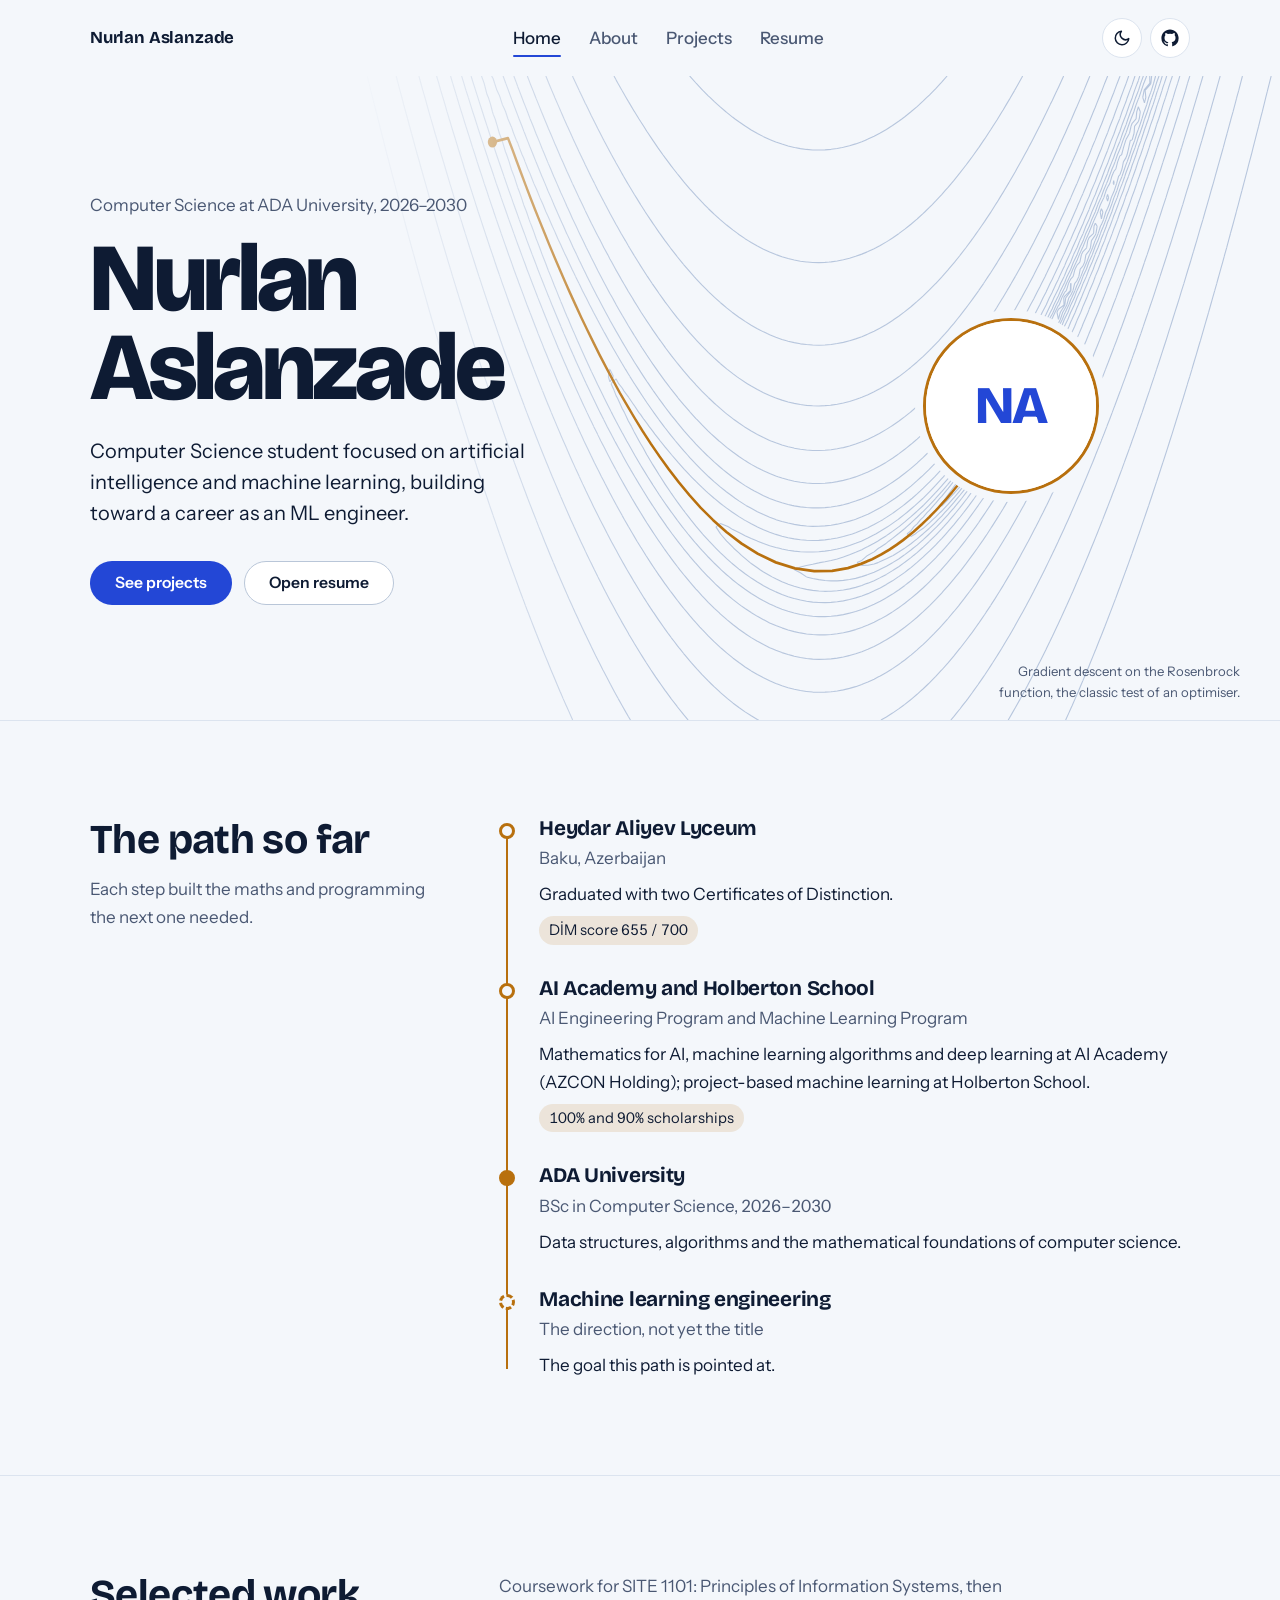
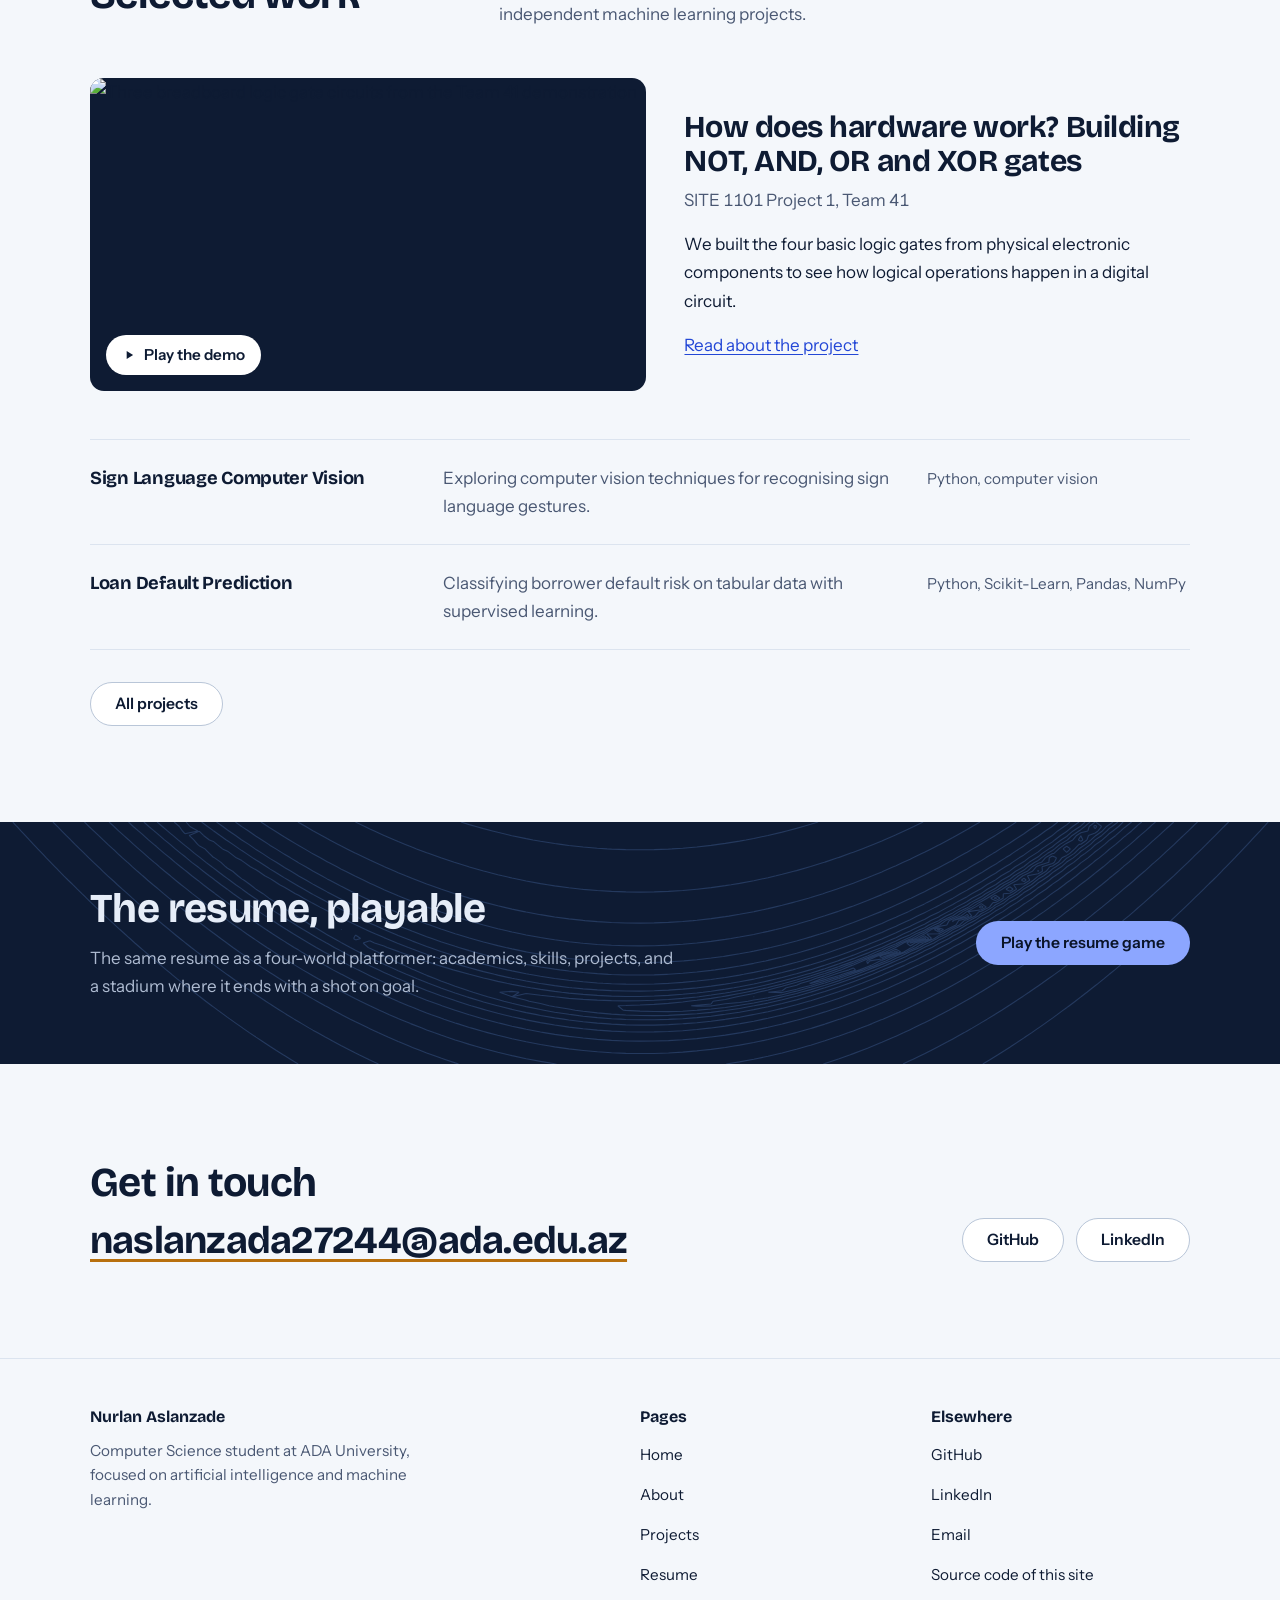
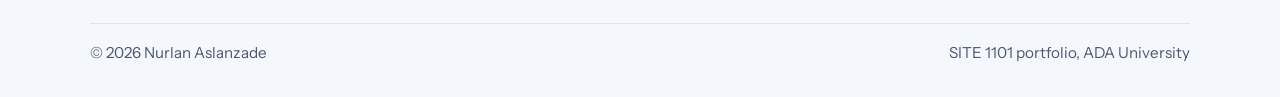
==== commit 6f60aeb1: "feat(home): Contour homepage — descent hero, photo slot, path, selected work (M4) Co-Authored-By: Cl" ====
--- a/index.html
+++ b/index.html
@@ -24,6 +24,7 @@
   <link rel="stylesheet" href="./assets/css/components.css">
   <link rel="stylesheet" href="./assets/css/responsive.css">
   <link rel="stylesheet" href="./assets/css/motion.css">
+  <link rel="stylesheet" href="./assets/css/pages/home.css">
   <script src="./assets/js/core/contour.js" defer></script>
 </head>
 <body>
@@ -38,7 +39,7 @@
           <li><a href="./index.html" class="nav-link" aria-current="page">Home</a></li>
           <li><a href="./about.html" class="nav-link">About</a></li>
           <li><a href="./projects.html" class="nav-link">Projects</a></li>
-          <li><a href="./resume-game.html" class="nav-link">Résumé</a></li>
+          <li><a href="./resume-game.html" class="nav-link">Resume</a></li>
         </ul>
       </nav>
       <div class="tools">
@@ -52,74 +53,117 @@
   </header>
 
   <!-- Main Content -->
-  <main id="main-content" class="page-main">
-    <div class="container">
-      
-      <!-- Hero Section -->
-      <section class="section-header" style="max-width: 820px; padding: var(--space-8) 0 var(--space-4);">
-        <div style="margin-bottom: var(--space-4);">
-          <span class="badge badge-accent">BSc in Computer Science (2026–2030)</span>
-          <span class="badge badge-cyan" style="margin-left: var(--space-2);">ADA University</span>
-        </div>
-        <h1 style="font-size: var(--font-size-hero); margin-bottom: var(--space-4); line-height: 1.15;">
-          Nurlan Aslanzade
-        </h1>
-        <p style="font-size: var(--font-size-xl); color: var(--color-text-primary); font-weight: 500; margin-bottom: var(--space-4);">
-          CS Student · Aspiring AI & Machine Learning Engineer
-        </p>
-        <p style="font-size: var(--font-size-base); line-height: var(--line-height-relaxed); margin-bottom: var(--space-8);">
-          Motivated Computer Science student at ADA University with a deep focus on Artificial Intelligence and Machine Learning. Experienced in Python-based development, core data structures, algorithms, and mathematical problem-solving. Committed to establishing a rigorous theoretical foundation and deploying production-level machine learning models.
-        </p>
-        <div style="display: flex; flex-wrap: wrap; gap: var(--space-3);">
-          <a href="./projects.html" class="btn btn-primary">Explore Projects</a>
-          <a href="./resume-game.html" class="btn btn-secondary">Resume & Neural Path</a>
-          <a href="mailto:naslanzada27244@ada.edu.az" class="btn btn-outline">
-            <svg width="16" height="16" viewBox="0 0 24 24" fill="none" stroke="currentColor" stroke-width="2" stroke-linecap="round" stroke-linejoin="round" aria-hidden="true"><path d="M4 4h16c1.1 0 2 .9 2 2v12c0 1.1-.9 2-2 2H4c-1.1 0-2-.9-2-2V6c0-1.1.9-2 2-2z"></path><polyline points="22,6 12,13 2,6"></polyline></svg>
-            Email Contact
-          </a>
-        </div>
-      </section>
-
-      <!-- Key Pillars Overview -->
-      <section style="margin-top: var(--space-12);">
-        <div class="section-header">
-          <span class="section-tag">Academic Foundations & Technical Focus</span>
-          <h2 class="section-title">Core Competencies & Pathways</h2>
-        </div>
-
-        <div style="display: grid; grid-template-columns: repeat(auto-fit, minmax(300px, 1fr)); gap: var(--space-6);">
-          
-          <div class="card">
-            <span class="badge badge-accent" style="margin-bottom: var(--space-4);">Education</span>
-            <h3 style="margin-bottom: var(--space-2);">ADA University & Lyceum</h3>
-            <p style="font-size: var(--font-size-sm); margin-bottom: var(--space-4);">
-              Pursuing a Bachelor of Science in Computer Science (2026–2030). Graduate of Heydar Aliyev Lyceum with a DİM score of 655/700 and two Certificates of Distinction.
-            </p>
-            <a href="./about.html" class="btn btn-outline btn-sm">Read Full Background &rarr;</a>
-          </div>
-
-          <div class="card">
-            <span class="badge badge-cyan" style="margin-bottom: var(--space-4);">Advanced Programs</span>
-            <h3 style="margin-bottom: var(--space-2);">Scholarships & Training</h3>
-            <p style="font-size: var(--font-size-sm); margin-bottom: var(--space-4);">
-              Awarded a 100% Scholarship at AI Academy (AZCON Holding) covering linear algebra, calculus, and deep learning, plus a 90% Scholarship at Holberton School.
-            </p>
-            <a href="./about.html#honors" class="btn btn-outline btn-sm">View Honors &rarr;</a>
-          </div>
-
-          <div class="card">
-            <span class="badge badge-success" style="margin-bottom: var(--space-4);">Technical Work</span>
-            <h3 style="margin-bottom: var(--space-2);">Machine Learning & CV</h3>
-            <p style="font-size: var(--font-size-sm); margin-bottom: var(--space-4);">
-              Practical explorations in Sign Language Computer Vision, Loan Default Prediction, House Price Prediction, and scientific exploratory data analysis.
-            </p>
-            <a href="./projects.html" class="btn btn-outline btn-sm">Browse Projects &rarr;</a>
-          </div>
-
-        </div>
-      </section>
-
-    </div>
+  <main id="main-content" class="contour-main">
+    <section class="hero" aria-labelledby="hero-name">
+      <div class="hero-field">
+        <svg data-contour="fine" data-descent aria-hidden="true" focusable="false"></svg>
+        <div class="hero-photo">
+          <div class="photo">
+            <div class="fallback" aria-hidden="true"><span>NA</span></div>
+            <img data-photo src="./assets/images/profile.jpg" alt="Portrait of Nurlan Aslanzade" width="176" height="176">
+          </div>
+        </div>
+      </div>
+      <div class="wrap">
+        <div class="hero-body">
+          <p class="where">Computer Science at ADA University, 2026–2030</p>
+          <h1 id="hero-name">Nurlan Aslanzade</h1>
+          <p class="lede">Computer Science student focused on artificial intelligence and machine learning, building toward a career as an ML engineer.</p>
+          <div class="actions">
+            <a class="btn btn-primary" href="./projects.html">See projects</a>
+            <a class="btn btn-quiet" href="./resume-game.html">Open resume</a>
+          </div>
+        </div>
+        <p class="hero-caption">Gradient descent on the Rosenbrock function, the classic test of an optimiser.</p>
+      </div>
+    </section>
+
+    <section class="section" aria-labelledby="path-title">
+      <div class="wrap split">
+        <div>
+          <h2 class="section-title" id="path-title">The path so far</h2>
+          <p class="section-sub">Each step built the maths and programming the next one needed.</p>
+        </div>
+        <ol class="path">
+          <li>
+            <h3>Heydar Aliyev Lyceum</h3>
+            <p class="meta">Baku, Azerbaijan</p>
+            <p>Graduated with two Certificates of Distinction.</p>
+            <span class="tag">DİM score 655 / 700</span>
+          </li>
+          <li>
+            <h3>AI Academy and Holberton School</h3>
+            <p class="meta">AI Engineering Program and Machine Learning Program</p>
+            <p>Mathematics for AI, machine learning algorithms and deep learning at AI Academy (AZCON Holding); project-based machine learning at Holberton School.</p>
+            <span class="tag">100% and 90% scholarships</span>
+          </li>
+          <li class="now">
+            <h3>ADA University</h3>
+            <p class="meta">BSc in Computer Science, 2026–2030</p>
+            <p>Data structures, algorithms and the mathematical foundations of computer science.</p>
+          </li>
+          <li class="aim">
+            <h3>Machine learning engineering</h3>
+            <p class="meta">The direction, not yet the title</p>
+            <p>The goal this path is pointed at.</p>
+          </li>
+        </ol>
+      </div>
+    </section>
+
+    <section class="section" aria-labelledby="work-title">
+      <div class="wrap">
+        <div class="split work-head">
+          <h2 class="section-title" id="work-title">Selected work</h2>
+          <p class="section-sub">Coursework for SITE 1101: Principles of Information Systems, then independent machine learning projects.</p>
+        </div>
+
+        <article class="feature" aria-labelledby="home-p1-title">
+          <div class="video-slot">
+            <img src="https://i.ytimg.com/vi/vPpGhnXk4eI/hqdefault.jpg" alt="Three breadboard logic gate circuits from the Team 41 demonstration" width="480" height="360" loading="lazy">
+            <button class="video-play" type="button" data-video="vPpGhnXk4eI" data-title="Team 41 logic gates demonstration">
+              <svg viewBox="0 0 24 24" fill="currentColor" aria-hidden="true"><path d="M8 5v14l11-7z"/></svg>Play the demo
+            </button>
+          </div>
+          <div>
+            <h3 id="home-p1-title">How does hardware work? Building NOT, AND, OR and XOR gates</h3>
+            <p class="meta sub-meta">SITE 1101 Project 1, Team 41</p>
+            <p>We built the four basic logic gates from physical electronic components to see how logical operations happen in a digital circuit.</p>
+            <a href="./projects.html#project-1">Read about the project</a>
+          </div>
+        </article>
+
+        <ul class="rows">
+          <li><h3>Sign Language Computer Vision</h3><p>Exploring computer vision techniques for recognising sign language gestures.</p><span class="stack">Python, computer vision</span></li>
+          <li><h3>Loan Default Prediction</h3><p>Classifying borrower default risk on tabular data with supervised learning.</p><span class="stack">Python, Scikit-Learn, Pandas, NumPy</span></li>
+        </ul>
+        <p class="more"><a class="btn btn-quiet" href="./projects.html">All projects</a></p>
+      </div>
+    </section>
+
+    <section class="band" aria-labelledby="game-title">
+      <svg class="band-field" data-contour aria-hidden="true" focusable="false"></svg>
+      <div class="wrap">
+        <div>
+          <h2 id="game-title">The resume, playable</h2>
+          <p>The same resume as a four-world platformer: academics, skills, projects, and a stadium where it ends with a shot on goal.</p>
+        </div>
+        <a class="btn btn-band" href="./resume-game.html#game">Play the resume game</a>
+      </div>
+    </section>
+
+    <section class="section section-contact" aria-labelledby="contact-title">
+      <div class="wrap contact">
+        <div>
+          <h2 class="section-title" id="contact-title">Get in touch</h2>
+          <a class="mail" href="mailto:naslanzada27244@ada.edu.az">naslanzada27244@ada.edu.az</a>
+        </div>
+        <div class="actions">
+          <a class="btn btn-quiet" href="https://github.com/NurlanAslnzade" target="_blank" rel="noopener noreferrer">GitHub<span class="visually-hidden"> (opens in a new tab)</span></a>
+          <a class="btn btn-quiet" href="https://linkedin.com/in/nurlanaslanzada/" target="_blank" rel="noopener noreferrer">LinkedIn<span class="visually-hidden"> (opens in a new tab)</span></a>
+        </div>
+      </div>
+    </section>
   </main>
 
   <!-- Global Footer -->
@@ -136,7 +180,7 @@
             <li><a href="./index.html">Home</a></li>
             <li><a href="./about.html">About</a></li>
             <li><a href="./projects.html">Projects</a></li>
-            <li><a href="./resume-game.html">Résumé</a></li>
+            <li><a href="./resume-game.html">Resume</a></li>
           </ul>
         </div>
         <div>
--- a/assets/css/pages/home.css
+++ b/assets/css/pages/home.css
@@ -0,0 +1,139 @@
+/* =====================================================================
+   home.css - Home page (Contour, M4). Loaded after motion.css.
+   Ported from prototypes/contour-home.html + contour/contour.css.
+   Sections: 1 content base · 2 hero · 3 path · 4 selected work
+             5 game band · 6 contact · 7 responsive
+   Hero motion (descent draw, photo arrival) lives in motion.css §2.
+   ===================================================================== */
+
+/* ---------- 1. Content base for Contour pages ----------
+   :where() keeps these at element specificity so the classes below win.
+   The same small block opens about.css and projects.css. */
+:where(.contour-main) p { color: var(--ink); line-height: inherit; }
+:where(.contour-main) :is(h1, h2, h3) { line-height: 1.12; letter-spacing: -0.015em; }
+:where(.contour-main) a:where(:not(.btn)) { color: var(--accent); text-decoration: underline; text-underline-offset: 3px; }
+
+.section { padding: var(--section) 0; border-top: 1px solid var(--rule); }
+.split { display: grid; grid-template-columns: minmax(0, 4fr) minmax(0, 8fr); gap: clamp(var(--s-5), 5vw, var(--s-8)); }
+.section-title { font-size: var(--t-h2); font-weight: 700; margin-bottom: var(--s-3); }
+.section-sub { color: var(--muted); max-width: 34ch; }
+.contour-main .meta { color: var(--muted); }
+.contour-main .stack { color: var(--muted); font-size: 0.95rem; }
+
+/* ---------- 2. Hero ---------- */
+.hero { position: relative; overflow: hidden; }
+.hero-field {
+  position: absolute; top: 0; bottom: 0; left: 28%; right: 0;
+  -webkit-mask-image: linear-gradient(90deg, transparent 0%, #000 32%);
+  mask-image: linear-gradient(90deg, transparent 0%, #000 32%);
+}
+.hero-field svg { width: 100%; height: 100%; display: block; max-width: none; }
+.hero-photo { position: absolute; left: 70.8%; top: 51.3%; transform: translate(-50%, -50%); }
+.hero-body { position: relative; padding: clamp(var(--s-7), 9vw, var(--s-10)) 0; max-width: 620px; }
+.hero .where { color: var(--muted); margin-bottom: var(--s-4); }
+.hero h1 {
+  font-size: var(--t-hero); font-weight: 800; line-height: 0.92; letter-spacing: -0.035em;
+  margin-bottom: var(--s-5); font-variation-settings: "opsz" 96;
+}
+.hero .lede { font-size: var(--t-lead); line-height: 1.55; max-width: 34ch; margin-bottom: var(--s-6); }
+.hero .actions { display: flex; flex-wrap: wrap; gap: var(--s-3); align-items: center; }
+.contour-main .hero-caption {
+  position: absolute; right: var(--gutter); bottom: var(--s-4); margin: 0;
+  font-size: 0.82rem; color: var(--muted); max-width: 30ch; text-align: right;
+}
+
+/* Contour drawing (shapes are generated by contour.js) */
+.c-lines { fill: none; stroke: var(--contour); stroke-width: 1.1; vector-effect: non-scaling-stroke; }
+.c-descent { fill: none; stroke: var(--marker); stroke-width: 3; stroke-linecap: round; stroke-linejoin: round; }
+.c-start { fill: var(--marker); }
+
+/* Photo slot without JavaScript: until profile.jpg exists, a broken image's alt text
+   would print over the initials. Hide that text; a real photo still covers the fallback. */
+.photo img { color: transparent; font-size: 0; }
+
+/* ---------- 3. The path so far (a real sequence) ---------- */
+.path { list-style: none; position: relative; }
+.path::before { content: ""; position: absolute; left: 7px; top: 10px; bottom: 10px; width: 2px; background: var(--marker); }
+.path > li { position: relative; padding: 0 0 var(--s-6) 40px; }
+.path > li:last-child { padding-bottom: 0; }
+.path > li::before {
+  content: ""; position: absolute; left: 0; top: 6px; width: 16px; height: 16px; border-radius: 50%;
+  background: var(--bg); border: 3px solid var(--marker);
+}
+.path > li.now::before { background: var(--marker); }
+.path > li.aim::before { border-style: dashed; }
+.path h3 { font-size: 1.3rem; font-weight: 700; margin-bottom: var(--s-1); }
+.path .meta { margin-bottom: var(--s-2); }
+.path p { max-width: var(--measure); }
+
+/* ---------- 4. Selected work ---------- */
+.work-head { margin-bottom: var(--s-7); }
+.work-head .section-sub { max-width: 52ch; }
+.feature {
+  display: grid; grid-template-columns: minmax(0, 1.1fr) minmax(0, 1fr);
+  gap: clamp(var(--s-5), 3vw, var(--s-7)); align-items: center; margin-bottom: var(--s-7);
+}
+.video-slot { position: relative; border-radius: var(--radius); overflow: hidden; background: var(--band-bg); aspect-ratio: 16 / 9; }
+.video-slot img, .video-slot iframe { position: absolute; inset: 0; width: 100%; height: 100%; object-fit: cover; border: 0; }
+.video-play {
+  position: absolute; left: var(--s-4); bottom: var(--s-4); display: inline-flex; gap: var(--s-2); align-items: center; min-height: 40px;
+  background: var(--surface); color: var(--ink); padding: var(--s-2) var(--s-4); border-radius: 999px; border: 0;
+  font: 600 0.95rem/1 var(--body); cursor: pointer;
+}
+.video-play svg { width: 14px; height: 14px; }
+.feature h3 { font-size: clamp(1.4rem, 2.4vw, 1.9rem); font-weight: 700; margin-bottom: var(--s-2); }
+.feature .sub-meta { margin-bottom: var(--s-4); }
+.feature p { max-width: 52ch; margin-bottom: var(--s-4); }
+
+.rows { list-style: none; border-top: 1px solid var(--rule); }
+.rows > li {
+  display: grid; grid-template-columns: minmax(0, 5fr) minmax(0, 7fr) minmax(0, 4fr); gap: var(--s-5);
+  padding: var(--s-5) 0; border-bottom: 1px solid var(--rule); align-items: baseline;
+}
+.rows h3 { font-size: 1.15rem; font-weight: 700; }
+.contour-main .rows p { color: var(--muted); }
+.more { margin-top: var(--s-6); }
+
+/* ---------- 5. Game band (Home only, decision B2) ---------- */
+.band { position: relative; overflow: hidden; background: var(--band-bg); color: var(--band-ink); }
+.band svg.band-field { position: absolute; inset: 0; width: 100%; height: 100%; max-width: none; }
+.band svg.band-field .c-lines { stroke: var(--band-contour); }
+.band .wrap {
+  position: relative; display: grid; grid-template-columns: minmax(0, 1fr) auto; gap: var(--s-5); align-items: center;
+  padding-top: clamp(var(--s-7), 7vw, var(--s-8)); padding-bottom: clamp(var(--s-7), 7vw, var(--s-8));
+}
+.band h2 { font-size: var(--t-h2); font-weight: 700; margin-bottom: var(--s-3); color: var(--band-ink); }
+.contour-main .band p { color: var(--band-muted); max-width: 54ch; }
+.band .btn-band { background: var(--band-accent); color: var(--band-accent-ink); }
+.band :focus-visible { outline-color: var(--band-accent); }
+@media (hover: hover) and (pointer: fine) {
+  .band .btn-band:hover { background: color-mix(in srgb, var(--band-accent) 85%, #FFFFFF); }
+}
+
+/* ---------- 6. Contact ---------- */
+.section-contact { border-top: 0; }
+.contact { display: flex; flex-wrap: wrap; justify-content: space-between; gap: var(--s-5); align-items: end; }
+.contact .actions { display: flex; flex-wrap: wrap; gap: var(--s-3); }
+.contour-main .mail {
+  font: 700 clamp(1.3rem, 3.4vw, 2.4rem)/1.15 var(--display); letter-spacing: -0.02em; color: var(--ink);
+  text-decoration-color: var(--marker); text-decoration-thickness: 3px; text-underline-offset: 6px; overflow-wrap: anywhere;
+}
+
+/* ---------- 7. Responsive ---------- */
+@media (max-width: 1000px) {
+  .hero-field {
+    position: relative; left: auto; right: auto; top: auto; bottom: auto; height: 300px; margin: 0;
+    -webkit-mask-image: linear-gradient(180deg, #000 70%, transparent);
+    mask-image: linear-gradient(180deg, #000 70%, transparent);
+  }
+  .hero .photo { --size: 128px; }
+}
+@media (max-width: 720px) {
+  .hero-field { height: 200px; }               /* A2: shorter mobile hero */
+  .hero .photo { --size: 104px; }
+  .hero-body { padding-top: var(--s-4); }
+  .contour-main .hero-caption { position: static; text-align: left; margin: 0 0 var(--s-6); }
+  .split, .feature { grid-template-columns: minmax(0, 1fr); }
+  .rows > li { grid-template-columns: minmax(0, 1fr); gap: var(--s-1); }
+  .band .wrap { grid-template-columns: minmax(0, 1fr); }
+}
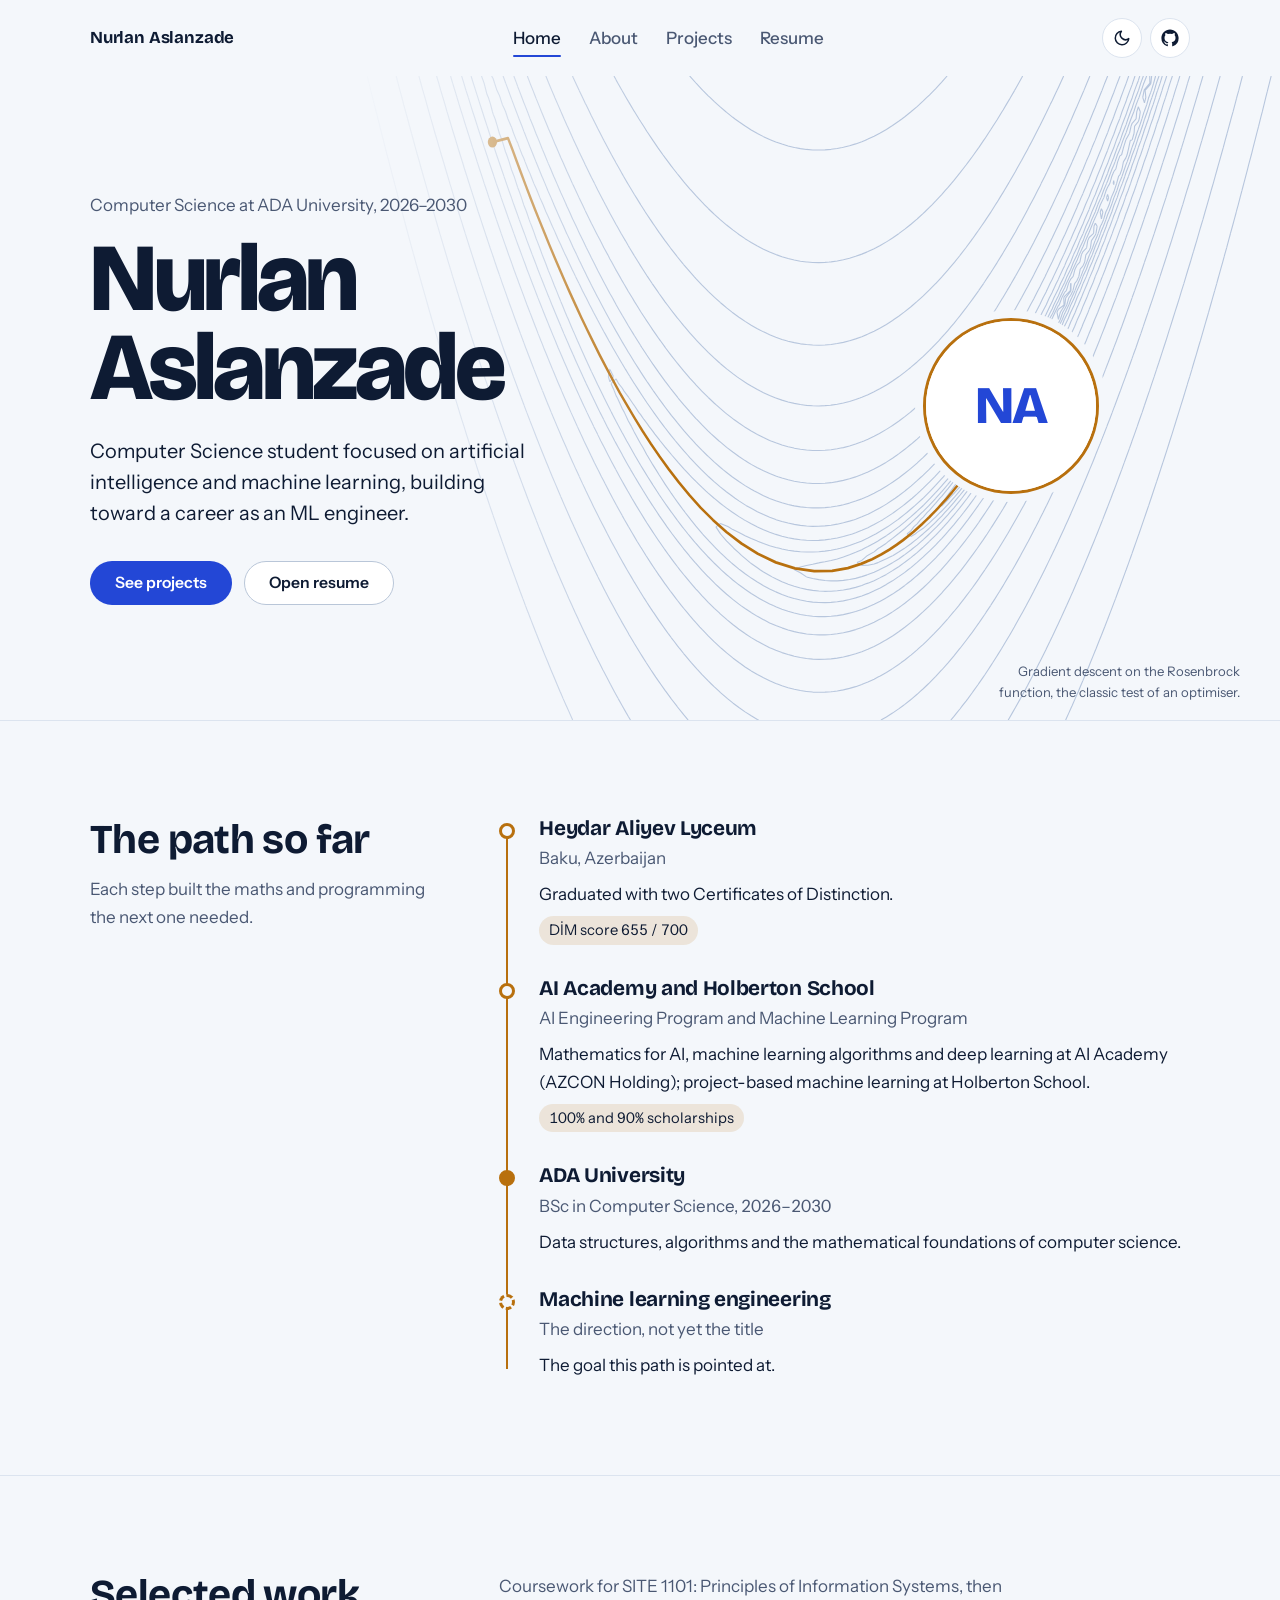
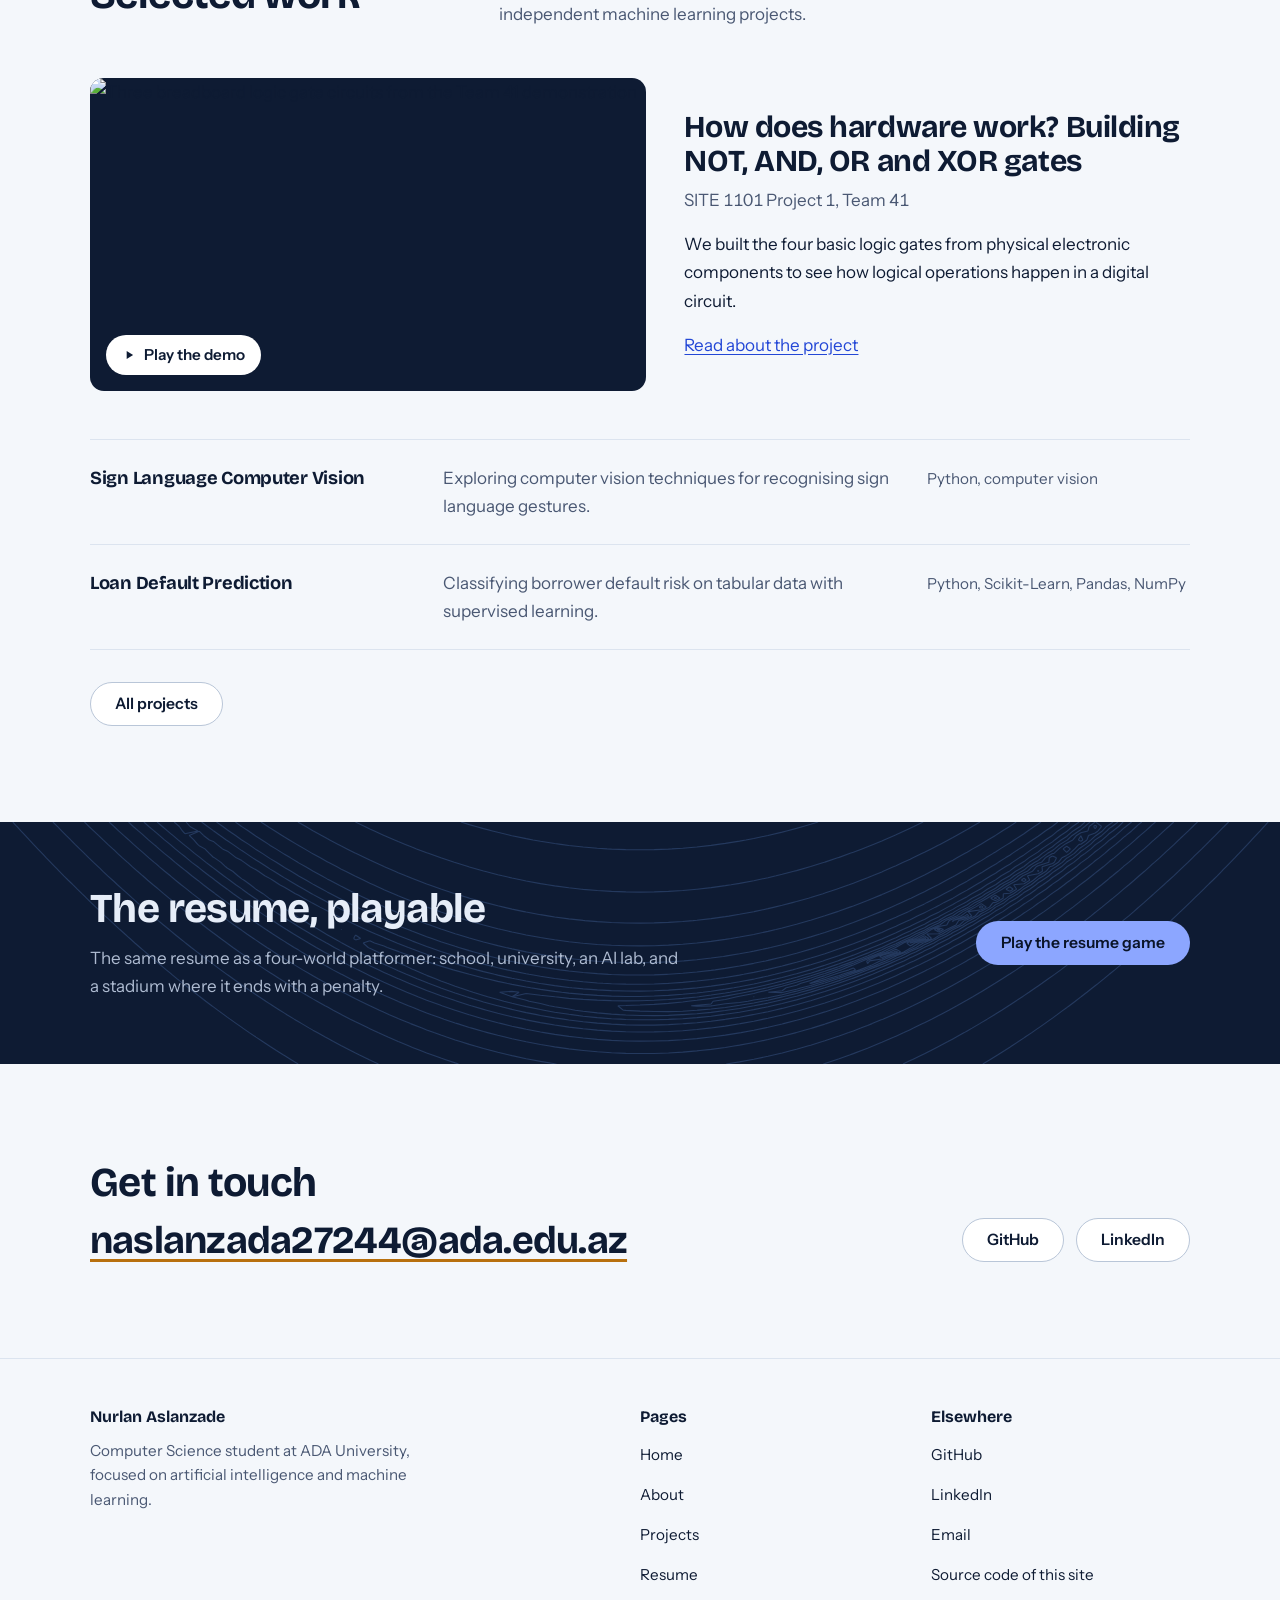
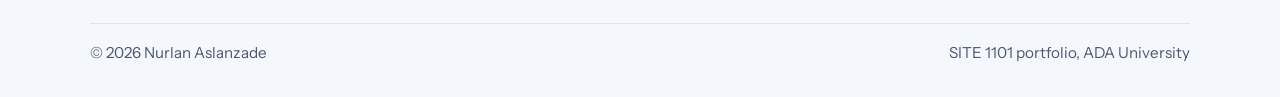
==== commit de8e395e: "docs(home): update game band to describe the new game Co-Authored-By: Claude Opus 5.5 <noreply@anthr" ====
--- a/index.html
+++ b/index.html
@@ -146,7 +146,7 @@
       <div class="wrap">
         <div>
           <h2 id="game-title">The resume, playable</h2>
-          <p>The same resume as a four-world platformer: academics, skills, projects, and a stadium where it ends with a shot on goal.</p>
+          <p>The same resume as a four-world platformer: school, university, an AI lab, and a stadium where it ends with a penalty.</p>
         </div>
         <a class="btn btn-band" href="./resume-game.html#game">Play the resume game</a>
       </div>
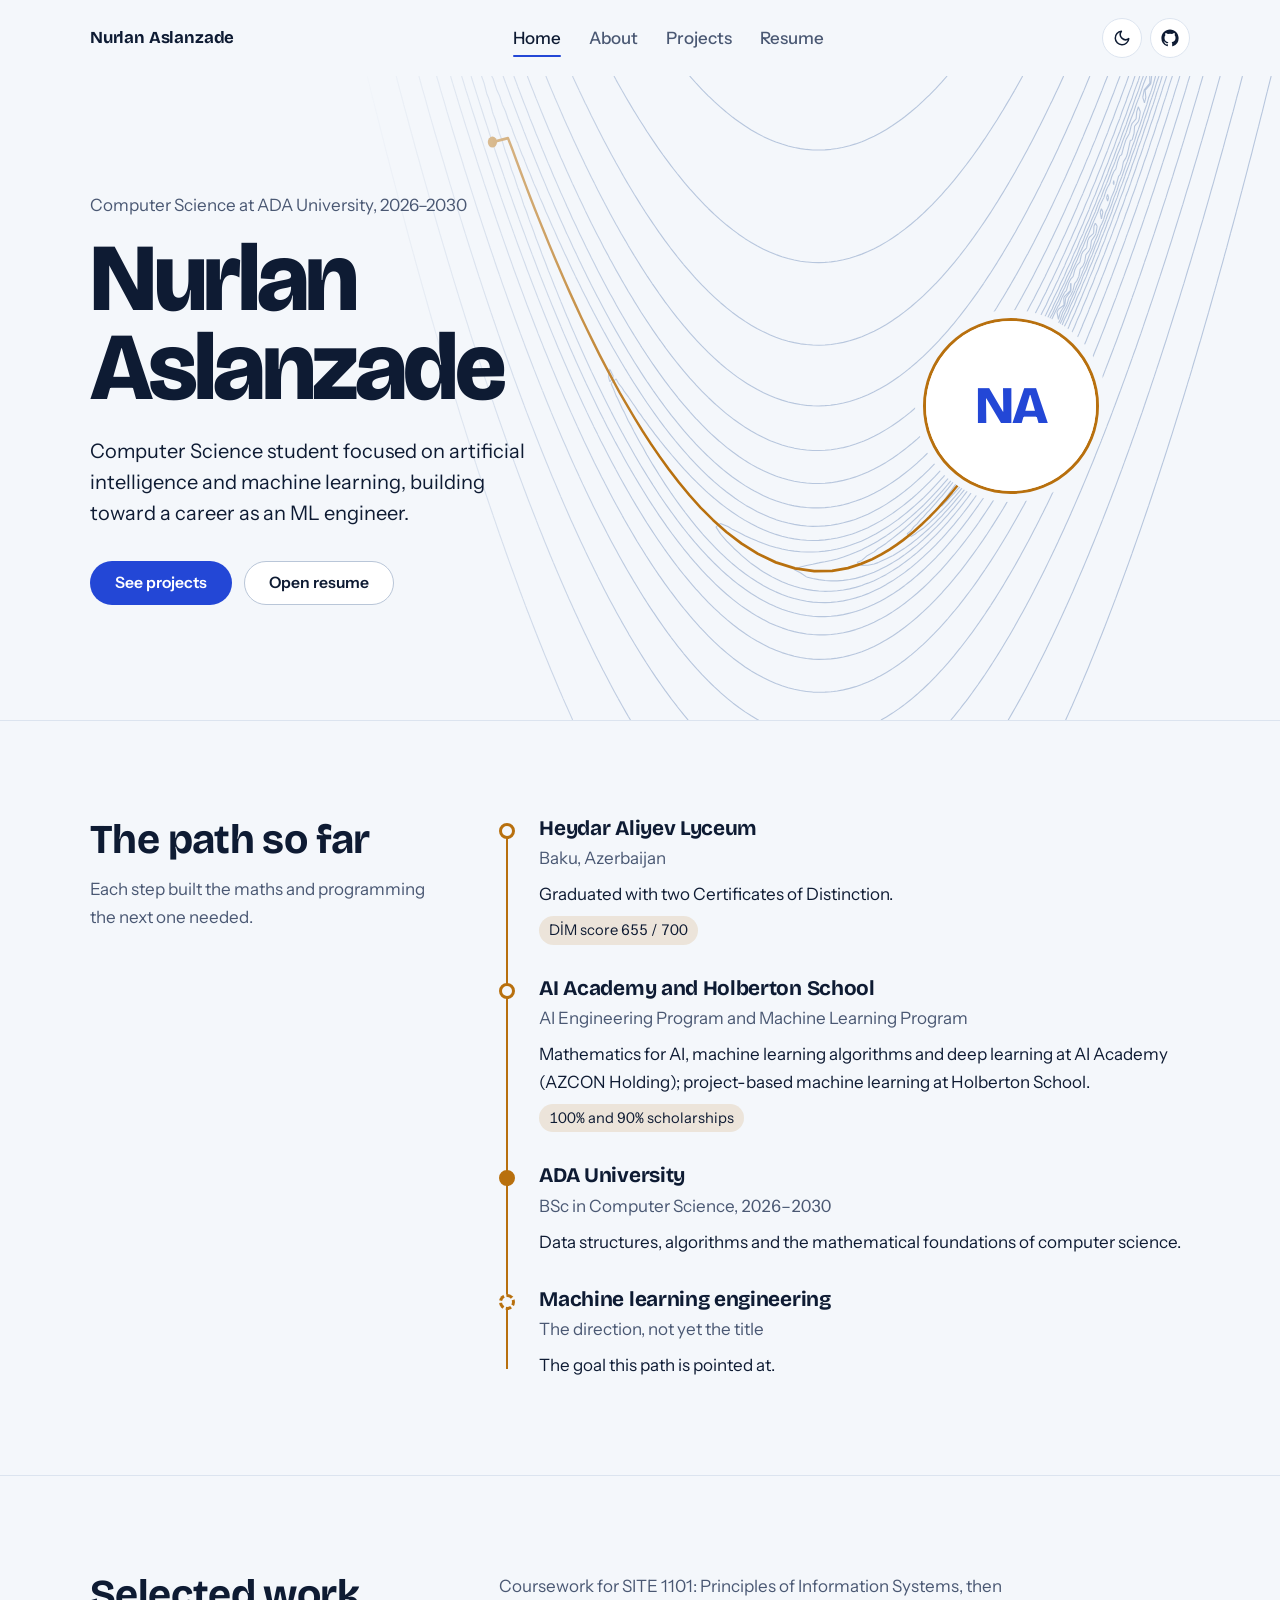
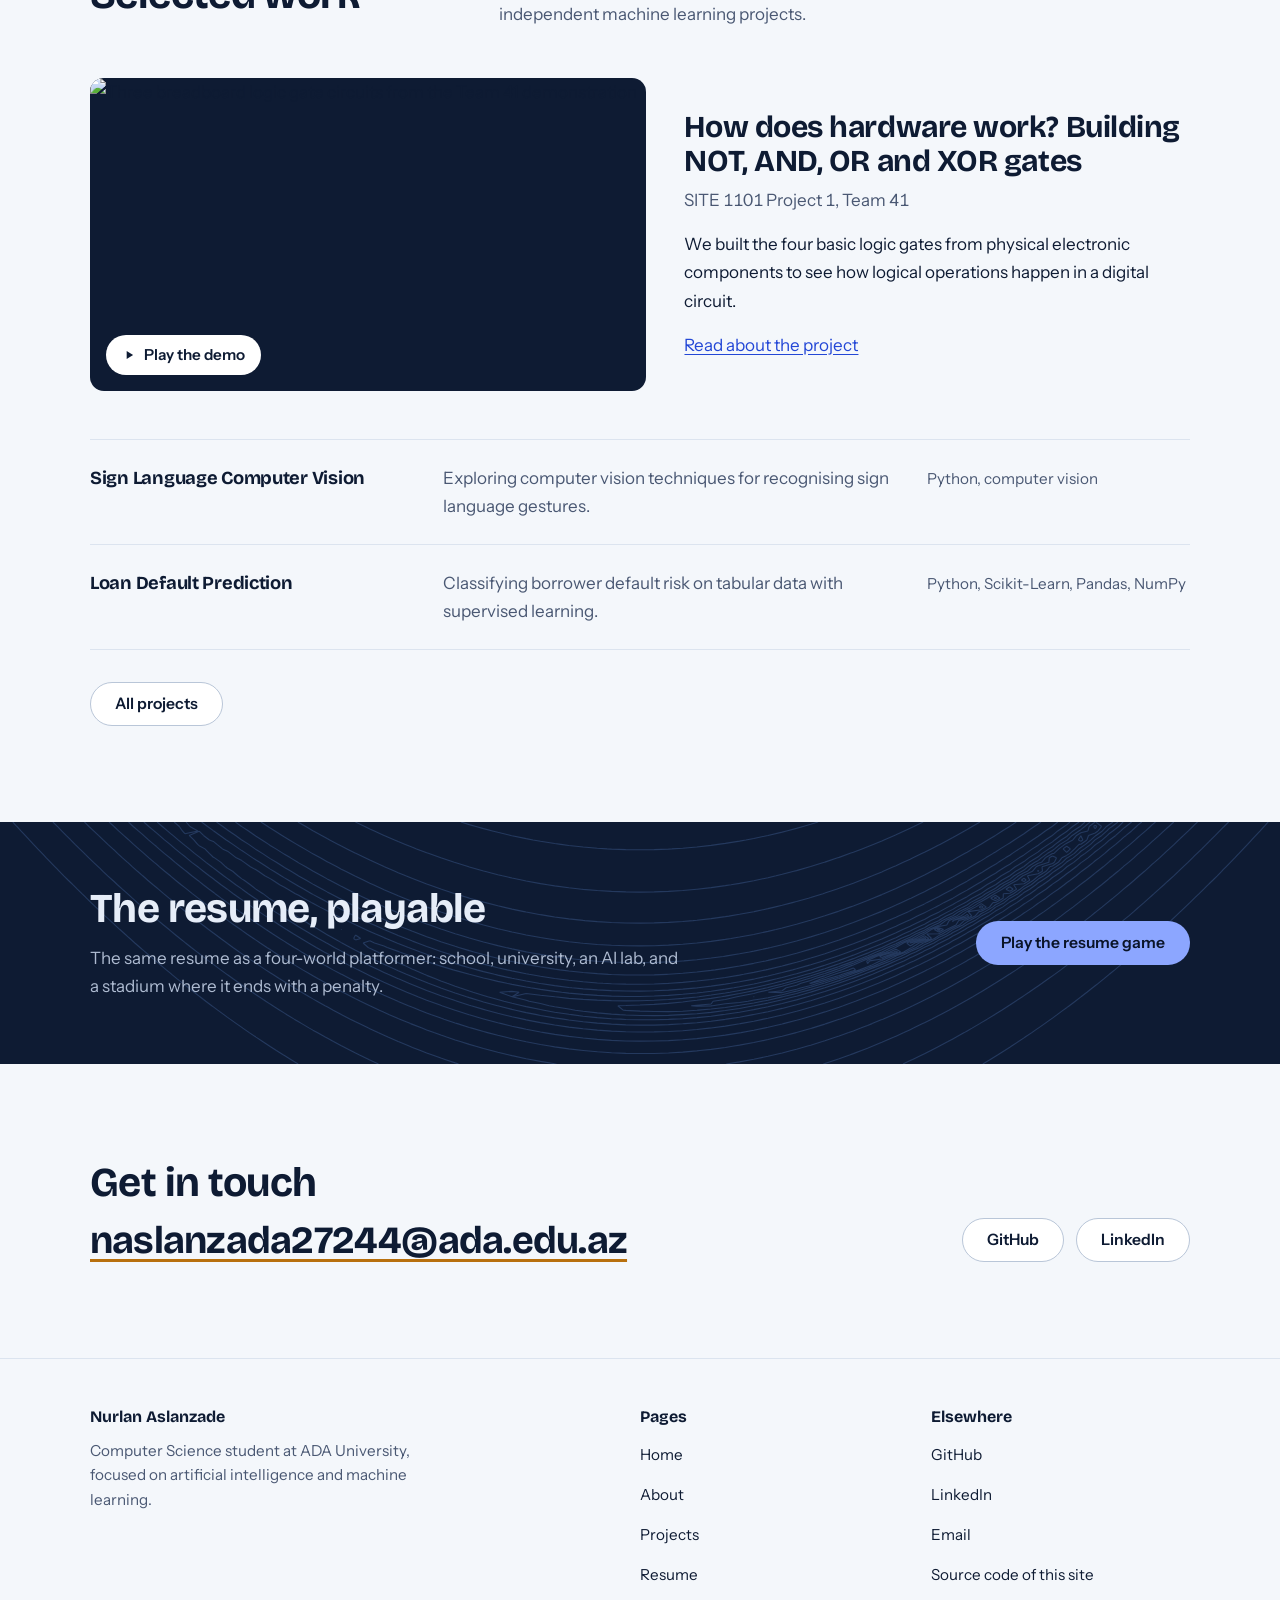
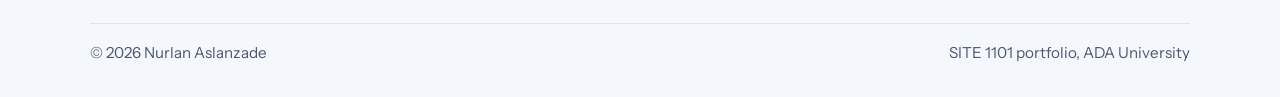
==== commit 0a819f6f: "feat(motion): smoother, slower transitions and page-load entrance; remove hero caption Co-Authored-B" ====
--- a/index.html
+++ b/index.html
@@ -74,7 +74,6 @@
             <a class="btn btn-quiet" href="./resume-game.html">Open resume</a>
           </div>
         </div>
-        <p class="hero-caption">Gradient descent on the Rosenbrock function, the classic test of an optimiser.</p>
       </div>
     </section>
 
--- a/assets/css/variables.css
+++ b/assets/css/variables.css
@@ -4,8 +4,7 @@
  *
  * 1. Contour tokens: the source of truth for new work (M3 onward).
  * 2. Legacy aliases: the pre-Contour token names, mapped onto Contour values so
- *    existing page content (and the one token game.css reads, --space-8) keeps
- *    rendering until each page migrates in M4–M7.
+ *    existing page content keeps rendering until each page migrates in M4–M7.
  *
  * Light is the default for new visitors (Milestone 1); [data-theme="dark"] overrides.
  * Contrast (WCAG): ink 15.98:1, muted 6.66:1, accent 6.64:1 on --bg (light);
@@ -57,16 +56,19 @@
   /* ---------- Contour: motion (one system for every animation) ---------- */
   --ease-out: cubic-bezier(0.23, 1, 0.32, 1);      /* entering, feedback */
   --ease-in-out: cubic-bezier(0.77, 0, 0.175, 1);  /* on-screen movement */
-  --press: 140ms;        /* button press */
-  --hover: 180ms;        /* hover, underline in */
-  --exit: 140ms;         /* anything leaving: faster than it arrived */
-  --ui: 220ms;           /* menus, icon swaps */
-  --color: 240ms;        /* theme colour change */
-  --page-out: 160ms;     /* view transition, old page */
-  --page-in: 260ms;      /* view transition, new page */
-  --reveal: 520ms;       /* scroll reveal */
-  --reveal-shift: 12px;
-  --hero: 1500ms;        /* the one long, first-view moment (Home, M4) */
+  --ease-soft: cubic-bezier(0.33, 1, 0.68, 1);     /* gentle ease-out for whole-page fades */
+  --press: 140ms;        /* button press: stays quick */
+  --hover: 260ms;        /* hover, underline in */
+  --exit: 200ms;         /* anything leaving: faster than it arrived */
+  --ui: 320ms;           /* menus, icon swaps */
+  --color: 400ms;        /* theme colour change */
+  --page-out: 260ms;     /* view transition, old page */
+  --page-in: 500ms;      /* view transition, new page */
+  --enter: 700ms;        /* page-load entrance, above the fold */
+  --enter-shift: 10px;
+  --reveal: 850ms;       /* scroll reveal (contour.js REVEAL_MS mirrors this) */
+  --reveal-shift: 16px;
+  --hero: 2200ms;        /* the one long, first-view moment (Home, M4) */
 
   /* ---------- 2. Legacy aliases (pre-Contour names) ---------- */
   --color-bg: var(--bg);
--- a/assets/css/global.css
+++ b/assets/css/global.css
@@ -1,8 +1,8 @@
 /**
  * global.css - Base, layout shell, header, navigation and footer (Contour)
  *
- * The résumé game (#neural-path-foundation) keeps its own typography from
- * game.css: base heading rules below exclude it on purpose.
+ * The game view (#neural-path-foundation) holds the game iframe (game/, styled by
+ * game/game.css); base heading rules below exclude it on purpose.
  */
 
 /* ---------- Base ---------- */
--- a/assets/css/responsive.css
+++ b/assets/css/responsive.css
@@ -46,16 +46,3 @@
 @media (max-width: 480px) {
   .footer-grid { grid-template-columns: minmax(0, 1fr); }
 }
-
-/* ---------- Reduced motion inside the game ----------
-   The site's own motion handles reduced motion in motion.css (gentler, not
-   zero). The game keeps exactly the behaviour it had before M3. */
-@media (prefers-reduced-motion: reduce) {
-  #neural-path-foundation *,
-  #neural-path-foundation *::before,
-  #neural-path-foundation *::after {
-    animation-duration: 0.01ms !important;
-    animation-iteration-count: 1 !important;
-    transition-duration: 0.01ms !important;
-  }
-}
--- a/assets/css/motion.css
+++ b/assets/css/motion.css
@@ -20,8 +20,8 @@
 ::view-transition-group(site-header) { animation: none; }
 ::view-transition-old(site-header) { display: none; }
 ::view-transition-new(site-header) { animation: none; }
-::view-transition-old(root) { animation: vt-out var(--page-out) var(--ease-out) both; }
-::view-transition-new(root) { animation: vt-in var(--page-in) var(--ease-out) both; }
+::view-transition-old(root) { animation: vt-out var(--page-out) var(--ease-soft) both; }
+::view-transition-new(root) { animation: vt-in var(--page-in) var(--ease-soft) both; }
 @keyframes vt-out { to { opacity: 0; } }
 @keyframes vt-in { from { opacity: 0; } }
 
@@ -30,12 +30,27 @@
   stroke-dasharray: 1; stroke-dashoffset: 1;
   animation: c-draw var(--hero) var(--ease-out) 200ms forwards;
 }
-.js:not(.hero-seen) .hero-photo { opacity: 0; animation: c-arrive 360ms var(--ease-out) 1350ms forwards; }
 @keyframes c-draw { to { stroke-dashoffset: 0; } }
-@keyframes c-arrive {
-  from { opacity: 0; transform: translate(-50%, -50%) scale(0.95); }
-  to { opacity: 1; transform: translate(-50%, -50%); }
+
+/* ---------- 2b. Page-load entrance: above-the-fold content, every page ----------
+   Pure CSS, so it starts with the first paint. Gated on .js (set by the inline
+   <head> script) and on motion being allowed: without either, content is simply
+   visible. Header never moves. Order: eyebrow, title, text, actions, photo/CV.
+   Containers animate, not .btn / .hero-photo, which own their transforms.
+   Last item starts at 270ms, so everything is fully in by ~970ms. */
+@media (prefers-reduced-motion: no-preference) {
+  .js :is(.hero-body, .page-head) .where { --enter-d: 0ms; }
+  .js :is(.hero-body, .page-head) h1 { --enter-d: 60ms; }
+  .js :is(.hero-body .lede, .page-head .intro) { --enter-d: 130ms; }
+  .js :is(.hero-body .actions, .resume-body > .mode-bar) { --enter-d: 200ms; }
+  .js :is(.hero .photo, .page-head .photo, .resume-body > .cv) { --enter-d: 270ms; }
+  .js :is(.hero-body, .page-head) :is(.where, h1),
+  .js :is(.hero-body .lede, .page-head .intro, .hero-body .actions, .hero .photo, .page-head .photo),
+  .js .resume-body > :is(.mode-bar, .cv) {
+    animation: c-enter var(--enter) var(--ease-out) var(--enter-d) backwards;
+  }
 }
+@keyframes c-enter { from { opacity: 0; transform: translateY(var(--enter-shift)); } }
 
 /* ---------- 3. Scroll reveal ----------
    Active only when contour.js adds .reveal-on (JS ran, IntersectionObserver
@@ -119,7 +134,6 @@
 @media (prefers-reduced-motion: reduce) {
   html { scroll-behavior: auto; }
   .js .hero .c-descent { animation: none !important; stroke-dashoffset: 0 !important; }
-  .js .hero-photo { animation: none !important; opacity: 1 !important; }
   .reveal-on [data-reveal] { opacity: 1; transform: none; transition: none; }
   .btn:hover, .btn:active, .icon-btn:active, .video-play:active { transform: none; }
   .nav-list a::after { transition: none; }
@@ -130,4 +144,5 @@
 /* ---------- 10. Print: never print hidden reveal states ---------- */
 @media print {
   [data-reveal] { opacity: 1 !important; transform: none !important; }
+  .js :is(.hero-body, .page-head, .hero, .resume-body) * { animation: none !important; }
 }
--- a/assets/css/pages/home.css
+++ b/assets/css/pages/home.css
@@ -37,10 +37,6 @@
 }
 .hero .lede { font-size: var(--t-lead); line-height: 1.55; max-width: 34ch; margin-bottom: var(--s-6); }
 .hero .actions { display: flex; flex-wrap: wrap; gap: var(--s-3); align-items: center; }
-.contour-main .hero-caption {
-  position: absolute; right: var(--gutter); bottom: var(--s-4); margin: 0;
-  font-size: 0.82rem; color: var(--muted); max-width: 30ch; text-align: right;
-}
 
 /* Contour drawing (shapes are generated by contour.js) */
 .c-lines { fill: none; stroke: var(--contour); stroke-width: 1.1; vector-effect: non-scaling-stroke; }
@@ -132,7 +128,6 @@
   .hero-field { height: 200px; }               /* A2: shorter mobile hero */
   .hero .photo { --size: 104px; }
   .hero-body { padding-top: var(--s-4); }
-  .contour-main .hero-caption { position: static; text-align: left; margin: 0 0 var(--s-6); }
   .split, .feature { grid-template-columns: minmax(0, 1fr); }
   .rows > li { grid-template-columns: minmax(0, 1fr); gap: var(--s-1); }
   .band .wrap { grid-template-columns: minmax(0, 1fr); }
